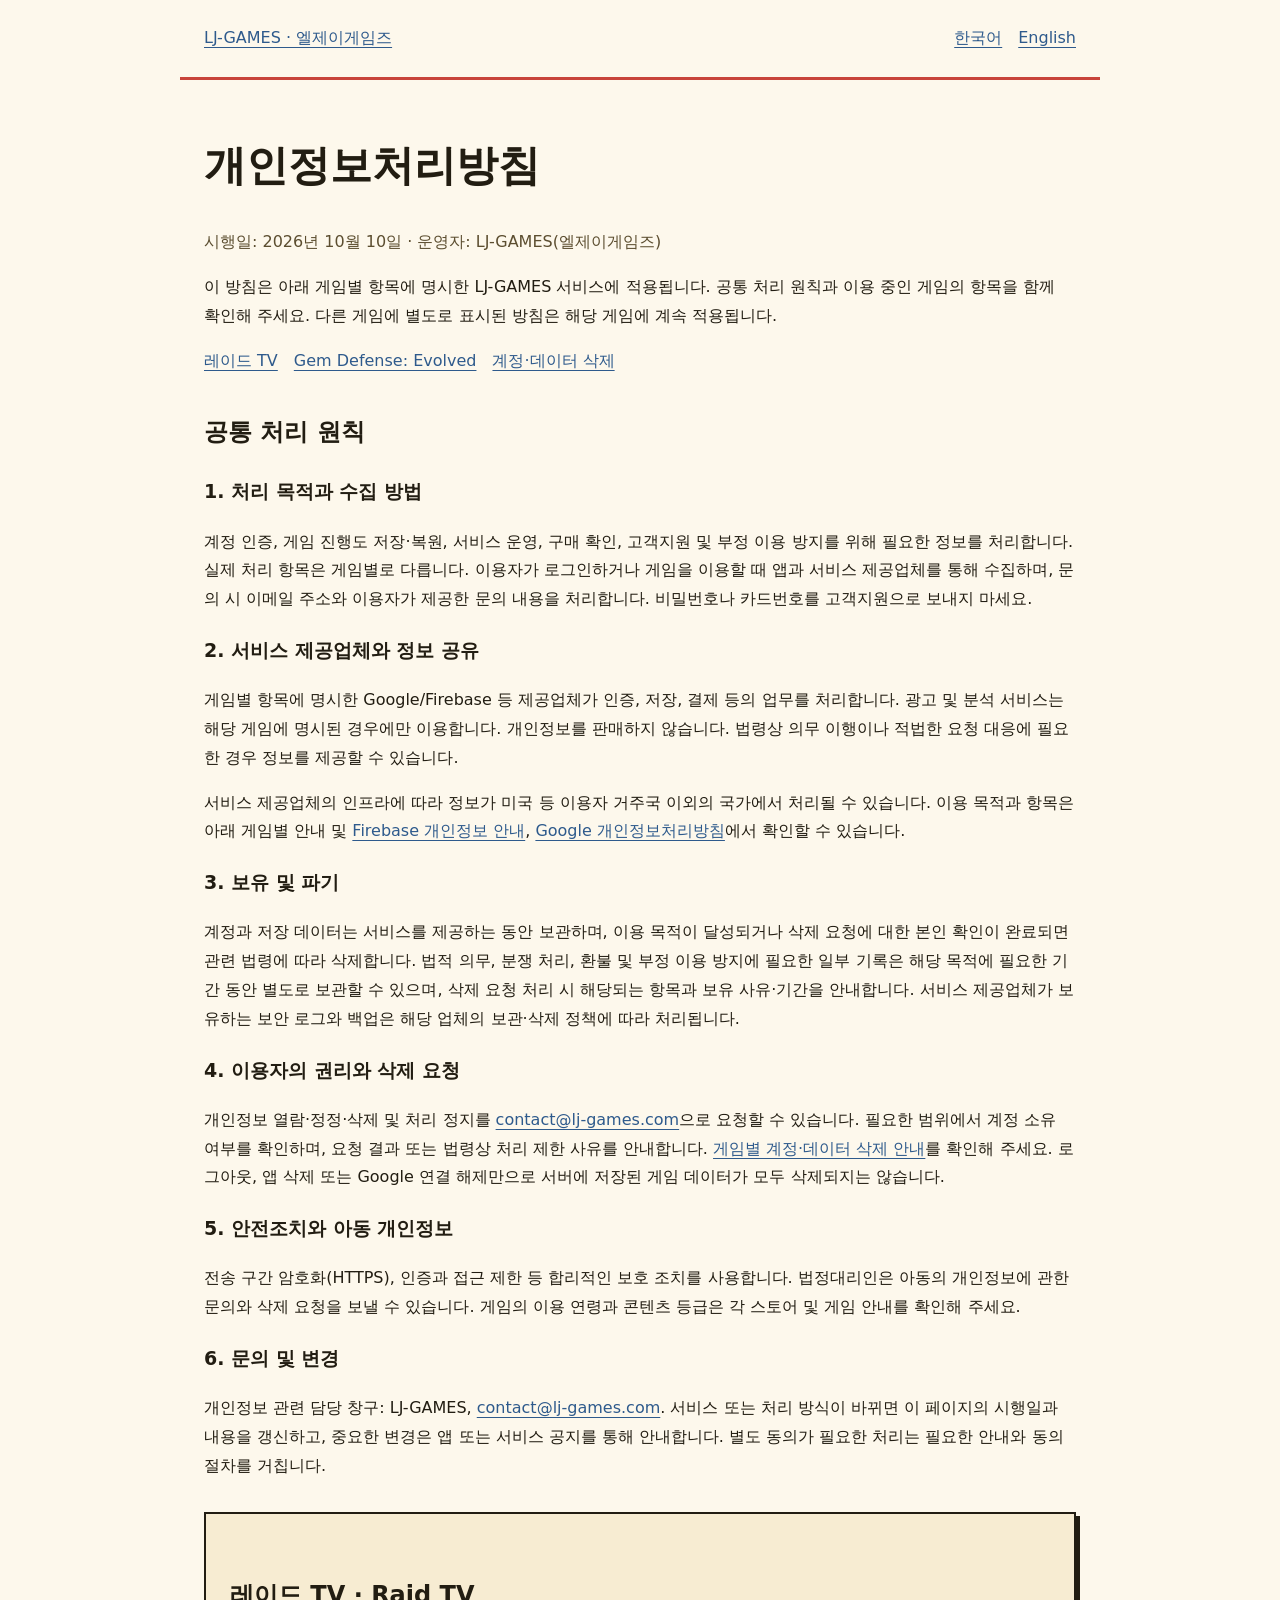
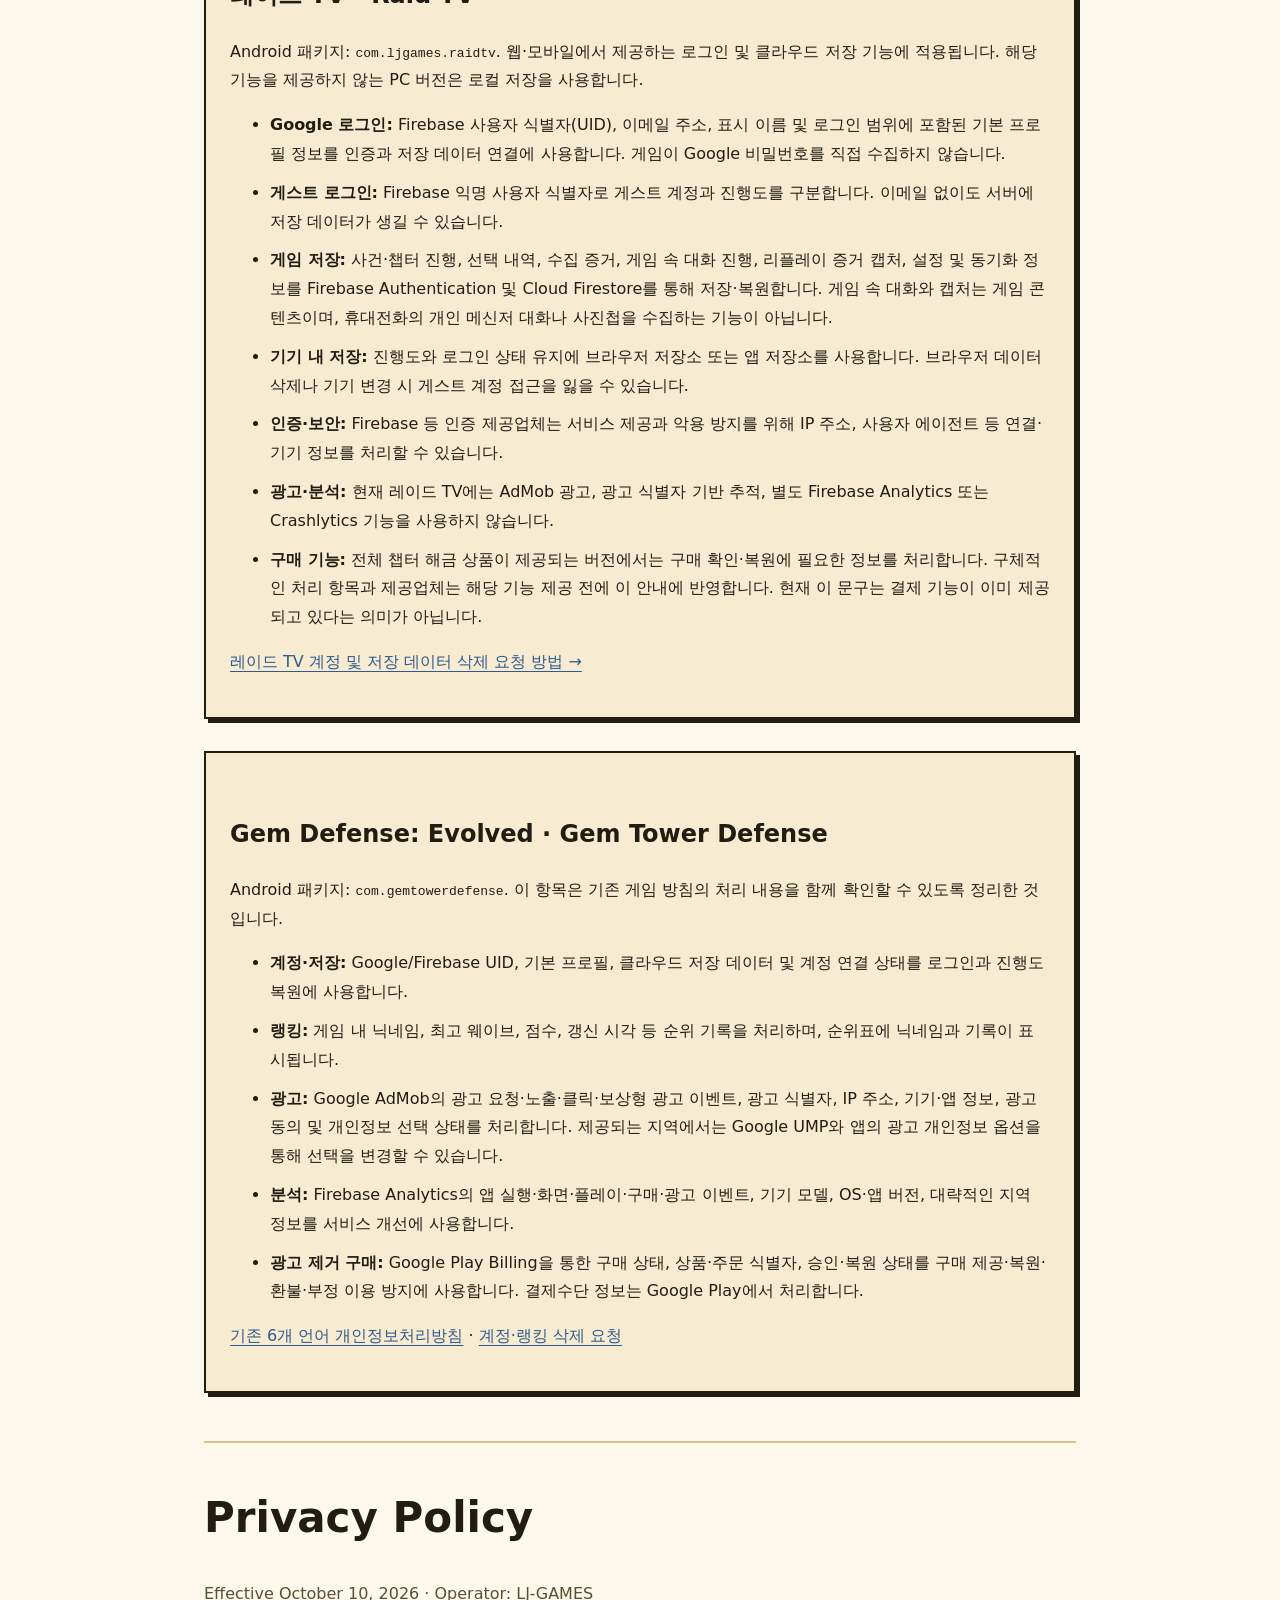
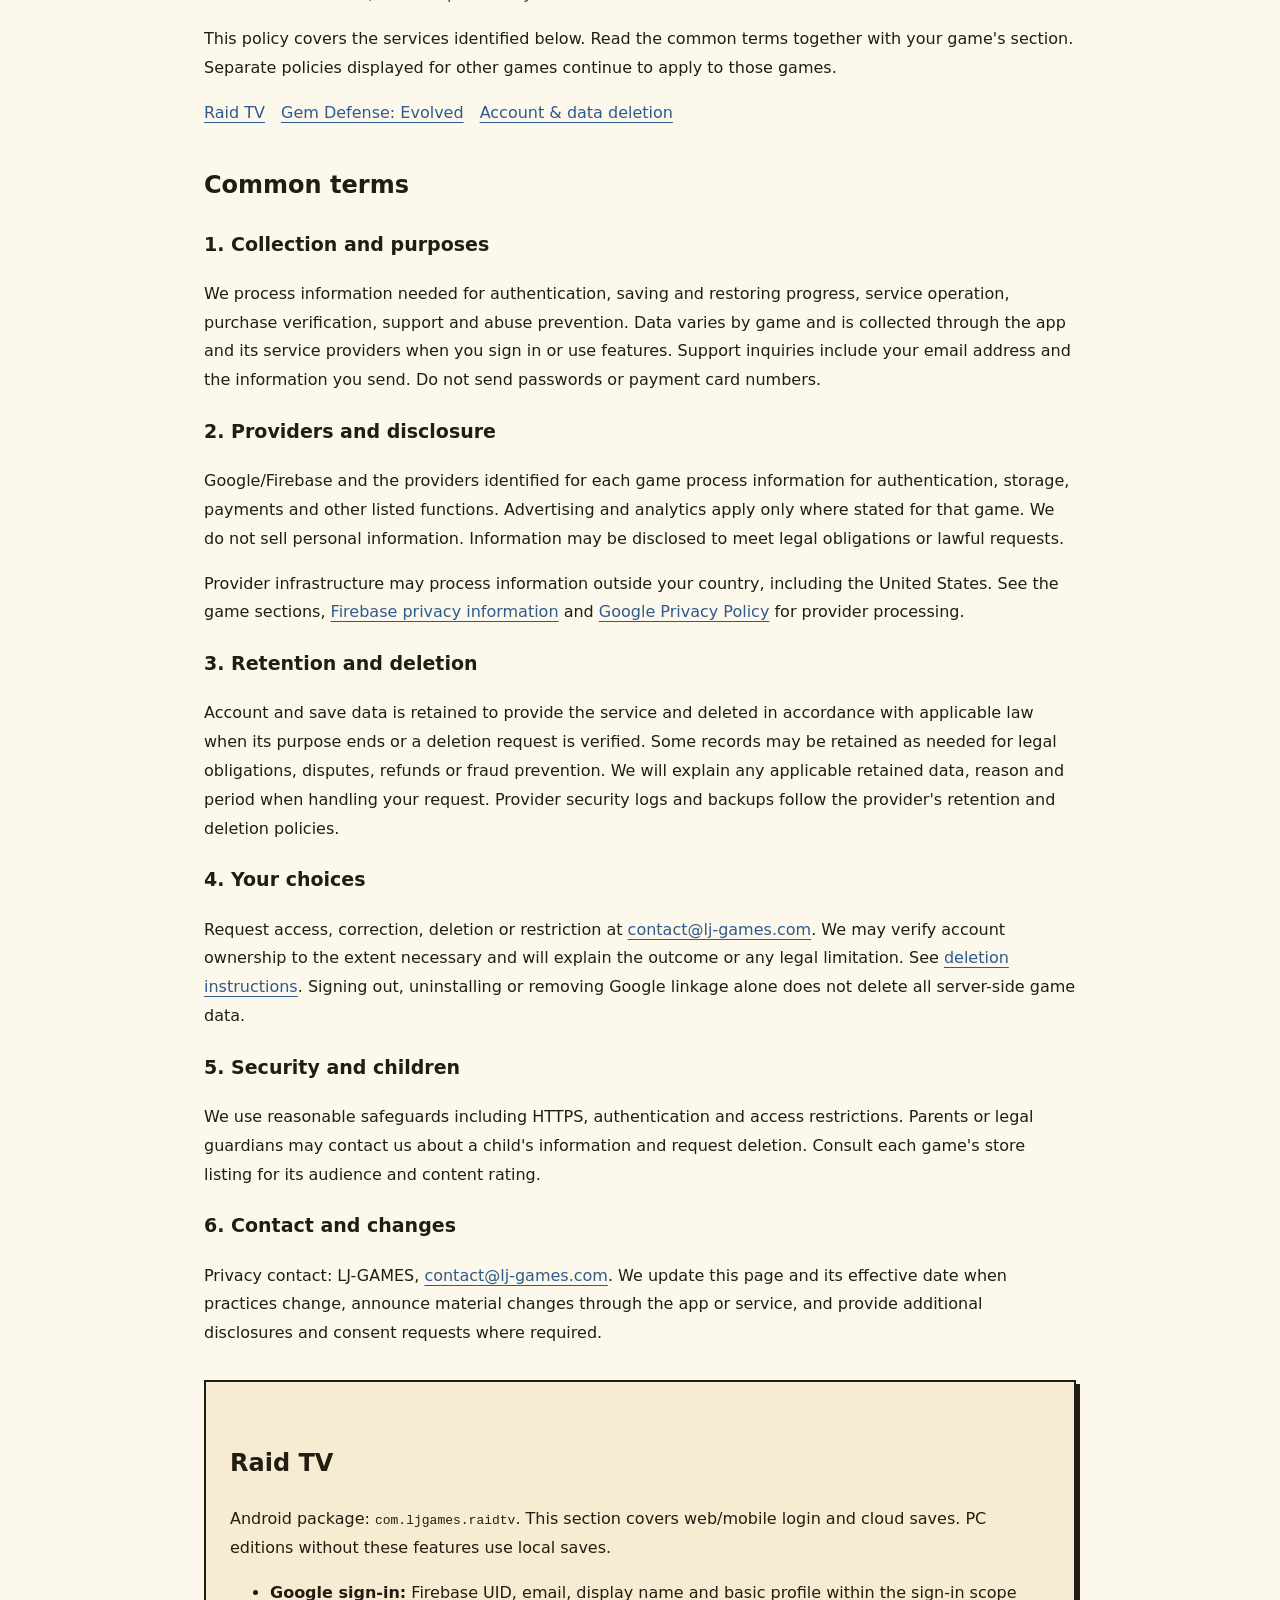
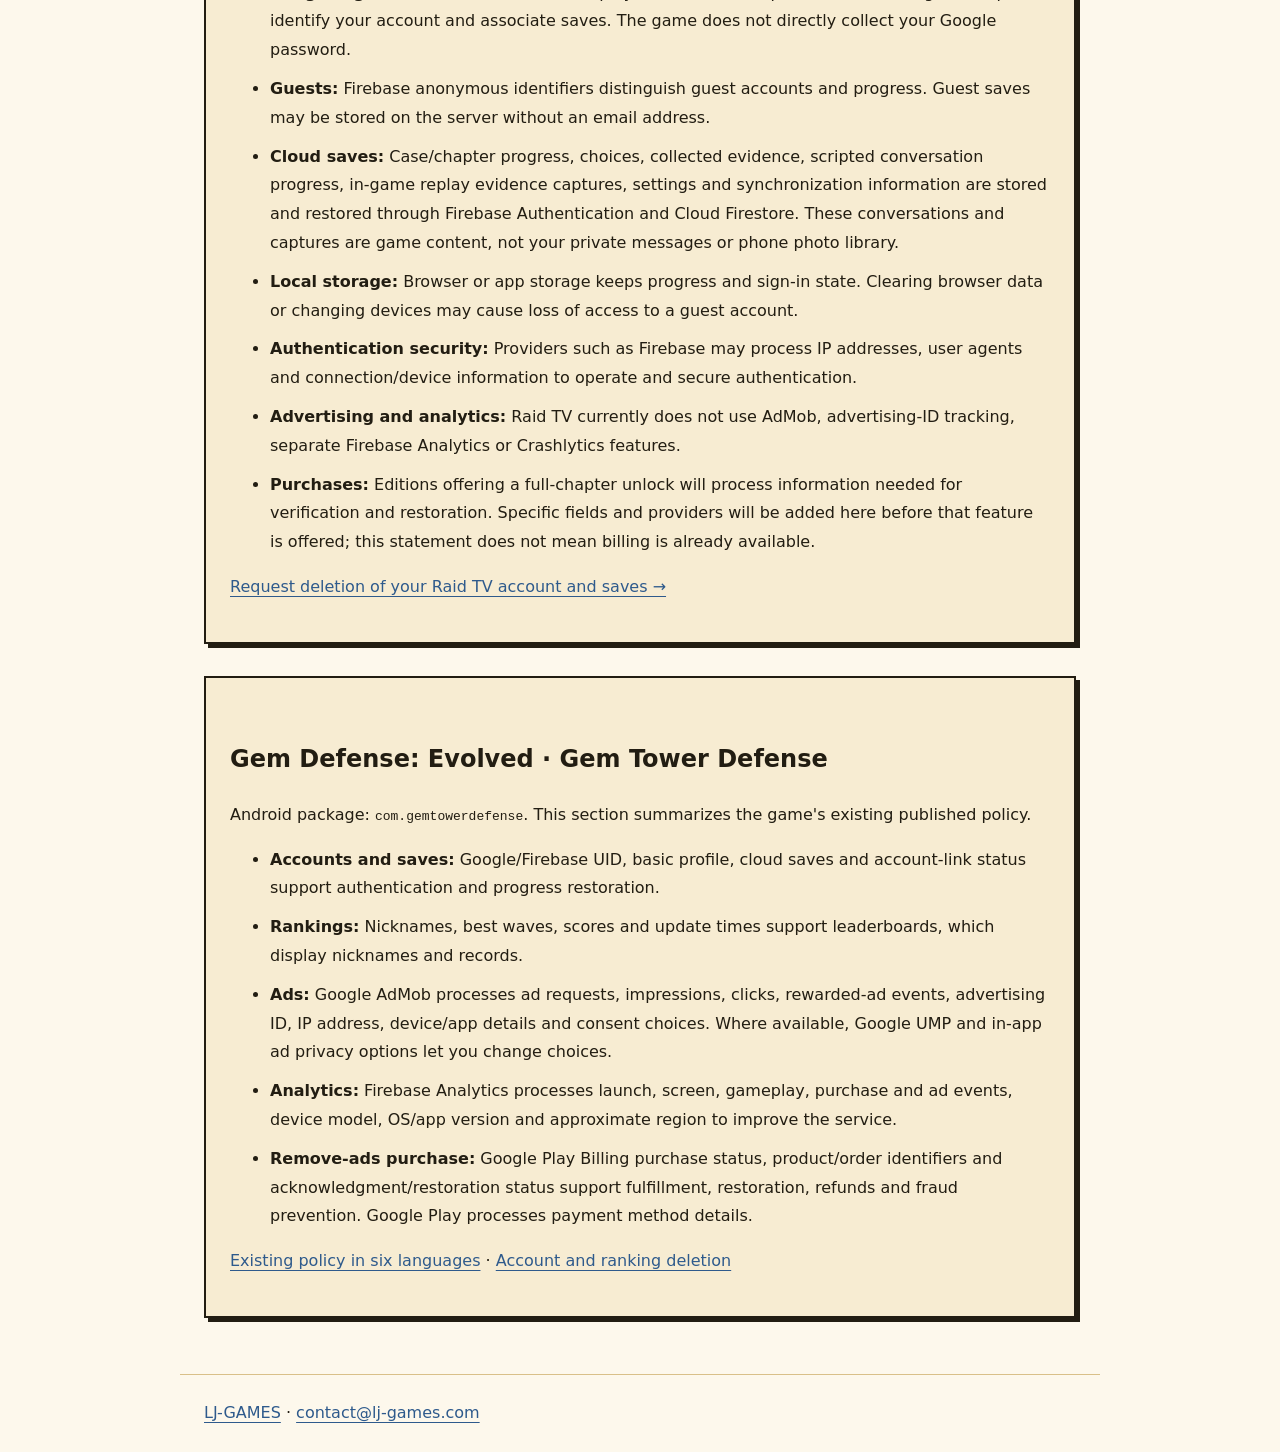
==== privacy/index.html @ 05f653eb "공통 개인정보처리방침과 게임별 삭제 안내 추가" ====
<!doctype html>
<html lang="ko">
<head>
  <meta charset="utf-8">
  <meta name="viewport" content="width=device-width, initial-scale=1">
  <title>개인정보처리방침 · LJ-GAMES</title>
  <meta name="description" content="LJ-GAMES 공통 개인정보처리방침 및 레이드 TV, Gem Defense: Evolved의 게임별 처리 항목과 삭제 안내">
  <link rel="icon" href="/favicon.ico">
  <link rel="stylesheet" href="privacy.css">
</head>
<body>
<header><a href="/">LJ-GAMES · 엘제이게임즈</a><nav aria-label="Language"><a href="#ko" lang="ko">한국어</a><a href="#en" lang="en">English</a></nav></header>
<main>
<section id="ko" lang="ko">
  <h1>개인정보처리방침</h1>
  <p class="meta">시행일: 2026년 10월 10일 · 운영자: LJ-GAMES(엘제이게임즈)</p>
  <p>이 방침은 아래 게임별 항목에 명시한 LJ-GAMES 서비스에 적용됩니다. 공통 처리 원칙과 이용 중인 게임의 항목을 함께 확인해 주세요. 다른 게임에 별도로 표시된 방침은 해당 게임에 계속 적용됩니다.</p>
  <nav aria-label="게임별 항목"><a href="#raidtv">레이드 TV</a><a href="#gem-defense">Gem Defense: Evolved</a><a href="delete-account.html">계정·데이터 삭제</a></nav>
  <h2>공통 처리 원칙</h2>
  <h3>1. 처리 목적과 수집 방법</h3>
  <p>계정 인증, 게임 진행도 저장·복원, 서비스 운영, 구매 확인, 고객지원 및 부정 이용 방지를 위해 필요한 정보를 처리합니다. 실제 처리 항목은 게임별로 다릅니다. 이용자가 로그인하거나 게임을 이용할 때 앱과 서비스 제공업체를 통해 수집하며, 문의 시 이메일 주소와 이용자가 제공한 문의 내용을 처리합니다. 비밀번호나 카드번호를 고객지원으로 보내지 마세요.</p>
  <h3>2. 서비스 제공업체와 정보 공유</h3>
  <p>게임별 항목에 명시한 Google/Firebase 등 제공업체가 인증, 저장, 결제 등의 업무를 처리합니다. 광고 및 분석 서비스는 해당 게임에 명시된 경우에만 이용합니다. 개인정보를 판매하지 않습니다. 법령상 의무 이행이나 적법한 요청 대응에 필요한 경우 정보를 제공할 수 있습니다.</p>
  <p>서비스 제공업체의 인프라에 따라 정보가 미국 등 이용자 거주국 이외의 국가에서 처리될 수 있습니다. 이용 목적과 항목은 아래 게임별 안내 및 <a href="https://firebase.google.com/support/privacy">Firebase 개인정보 안내</a>, <a href="https://policies.google.com/privacy">Google 개인정보처리방침</a>에서 확인할 수 있습니다.</p>
  <h3>3. 보유 및 파기</h3>
  <p>계정과 저장 데이터는 서비스를 제공하는 동안 보관하며, 이용 목적이 달성되거나 삭제 요청에 대한 본인 확인이 완료되면 관련 법령에 따라 삭제합니다. 법적 의무, 분쟁 처리, 환불 및 부정 이용 방지에 필요한 일부 기록은 해당 목적에 필요한 기간 동안 별도로 보관할 수 있으며, 삭제 요청 처리 시 해당되는 항목과 보유 사유·기간을 안내합니다. 서비스 제공업체가 보유하는 보안 로그와 백업은 해당 업체의 보관·삭제 정책에 따라 처리됩니다.</p>
  <h3>4. 이용자의 권리와 삭제 요청</h3>
  <p>개인정보 열람·정정·삭제 및 처리 정지를 <a href="mailto:contact@lj-games.com">contact@lj-games.com</a>으로 요청할 수 있습니다. 필요한 범위에서 계정 소유 여부를 확인하며, 요청 결과 또는 법령상 처리 제한 사유를 안내합니다. <a href="delete-account.html">게임별 계정·데이터 삭제 안내</a>를 확인해 주세요. 로그아웃, 앱 삭제 또는 Google 연결 해제만으로 서버에 저장된 게임 데이터가 모두 삭제되지는 않습니다.</p>
  <h3>5. 안전조치와 아동 개인정보</h3>
  <p>전송 구간 암호화(HTTPS), 인증과 접근 제한 등 합리적인 보호 조치를 사용합니다. 법정대리인은 아동의 개인정보에 관한 문의와 삭제 요청을 보낼 수 있습니다. 게임의 이용 연령과 콘텐츠 등급은 각 스토어 및 게임 안내를 확인해 주세요.</p>
  <h3>6. 문의 및 변경</h3>
  <p>개인정보 관련 담당 창구: LJ-GAMES, <a href="mailto:contact@lj-games.com">contact@lj-games.com</a>. 서비스 또는 처리 방식이 바뀌면 이 페이지의 시행일과 내용을 갱신하고, 중요한 변경은 앱 또는 서비스 공지를 통해 안내합니다. 별도 동의가 필요한 처리는 필요한 안내와 동의 절차를 거칩니다.</p>
  <section class="game" id="raidtv">
    <h2>레이드 TV · Raid TV</h2>
    <p>Android 패키지: <code>com.ljgames.raidtv</code>. 웹·모바일에서 제공하는 로그인 및 클라우드 저장 기능에 적용됩니다. 해당 기능을 제공하지 않는 PC 버전은 로컬 저장을 사용합니다.</p>
    <ul>
      <li><strong>Google 로그인:</strong> Firebase 사용자 식별자(UID), 이메일 주소, 표시 이름 및 로그인 범위에 포함된 기본 프로필 정보를 인증과 저장 데이터 연결에 사용합니다. 게임이 Google 비밀번호를 직접 수집하지 않습니다.</li>
      <li><strong>게스트 로그인:</strong> Firebase 익명 사용자 식별자로 게스트 계정과 진행도를 구분합니다. 이메일 없이도 서버에 저장 데이터가 생길 수 있습니다.</li>
      <li><strong>게임 저장:</strong> 사건·챕터 진행, 선택 내역, 수집 증거, 게임 속 대화 진행, 리플레이 증거 캡처, 설정 및 동기화 정보를 Firebase Authentication 및 Cloud Firestore를 통해 저장·복원합니다. 게임 속 대화와 캡처는 게임 콘텐츠이며, 휴대전화의 개인 메신저 대화나 사진첩을 수집하는 기능이 아닙니다.</li>
      <li><strong>기기 내 저장:</strong> 진행도와 로그인 상태 유지에 브라우저 저장소 또는 앱 저장소를 사용합니다. 브라우저 데이터 삭제나 기기 변경 시 게스트 계정 접근을 잃을 수 있습니다.</li>
      <li><strong>인증·보안:</strong> Firebase 등 인증 제공업체는 서비스 제공과 악용 방지를 위해 IP 주소, 사용자 에이전트 등 연결·기기 정보를 처리할 수 있습니다.</li>
      <li><strong>광고·분석:</strong> 현재 레이드 TV에는 AdMob 광고, 광고 식별자 기반 추적, 별도 Firebase Analytics 또는 Crashlytics 기능을 사용하지 않습니다.</li>
      <li><strong>구매 기능:</strong> 전체 챕터 해금 상품이 제공되는 버전에서는 구매 확인·복원에 필요한 정보를 처리합니다. 구체적인 처리 항목과 제공업체는 해당 기능 제공 전에 이 안내에 반영합니다. 현재 이 문구는 결제 기능이 이미 제공되고 있다는 의미가 아닙니다.</li>
    </ul>
    <p><a href="delete-account.html#raidtv">레이드 TV 계정 및 저장 데이터 삭제 요청 방법 →</a></p>
  </section>
  <section class="game" id="gem-defense">
    <h2>Gem Defense: Evolved · Gem Tower Defense</h2>
    <p>Android 패키지: <code>com.gemtowerdefense</code>. 이 항목은 기존 게임 방침의 처리 내용을 함께 확인할 수 있도록 정리한 것입니다.</p>
    <ul>
      <li><strong>계정·저장:</strong> Google/Firebase UID, 기본 프로필, 클라우드 저장 데이터 및 계정 연결 상태를 로그인과 진행도 복원에 사용합니다.</li>
      <li><strong>랭킹:</strong> 게임 내 닉네임, 최고 웨이브, 점수, 갱신 시각 등 순위 기록을 처리하며, 순위표에 닉네임과 기록이 표시됩니다.</li>
      <li><strong>광고:</strong> Google AdMob의 광고 요청·노출·클릭·보상형 광고 이벤트, 광고 식별자, IP 주소, 기기·앱 정보, 광고 동의 및 개인정보 선택 상태를 처리합니다. 제공되는 지역에서는 Google UMP와 앱의 광고 개인정보 옵션을 통해 선택을 변경할 수 있습니다.</li>
      <li><strong>분석:</strong> Firebase Analytics의 앱 실행·화면·플레이·구매·광고 이벤트, 기기 모델, OS·앱 버전, 대략적인 지역 정보를 서비스 개선에 사용합니다.</li>
      <li><strong>광고 제거 구매:</strong> Google Play Billing을 통한 구매 상태, 상품·주문 식별자, 승인·복원 상태를 구매 제공·복원·환불·부정 이용 방지에 사용합니다. 결제수단 정보는 Google Play에서 처리합니다.</li>
    </ul>
    <p><a href="https://gemtowerdefense-fa280.web.app/privacy/index.html#ko">기존 6개 언어 개인정보처리방침</a> · <a href="delete-account.html#gem-defense">계정·랭킹 삭제 요청</a></p>
  </section>
</section>
<hr>
<section id="en" lang="en">
  <h1>Privacy Policy</h1>
  <p class="meta">Effective October 10, 2026 · Operator: LJ-GAMES</p>
  <p>This policy covers the services identified below. Read the common terms together with your game's section. Separate policies displayed for other games continue to apply to those games.</p>
  <nav aria-label="Game policies"><a href="#raidtv-en">Raid TV</a><a href="#gem-defense-en">Gem Defense: Evolved</a><a href="delete-account.html#en">Account &amp; data deletion</a></nav>
  <h2>Common terms</h2>
  <h3>1. Collection and purposes</h3>
  <p>We process information needed for authentication, saving and restoring progress, service operation, purchase verification, support and abuse prevention. Data varies by game and is collected through the app and its service providers when you sign in or use features. Support inquiries include your email address and the information you send. Do not send passwords or payment card numbers.</p>
  <h3>2. Providers and disclosure</h3>
  <p>Google/Firebase and the providers identified for each game process information for authentication, storage, payments and other listed functions. Advertising and analytics apply only where stated for that game. We do not sell personal information. Information may be disclosed to meet legal obligations or lawful requests.</p>
  <p>Provider infrastructure may process information outside your country, including the United States. See the game sections, <a href="https://firebase.google.com/support/privacy">Firebase privacy information</a> and <a href="https://policies.google.com/privacy">Google Privacy Policy</a> for provider processing.</p>
  <h3>3. Retention and deletion</h3>
  <p>Account and save data is retained to provide the service and deleted in accordance with applicable law when its purpose ends or a deletion request is verified. Some records may be retained as needed for legal obligations, disputes, refunds or fraud prevention. We will explain any applicable retained data, reason and period when handling your request. Provider security logs and backups follow the provider's retention and deletion policies.</p>
  <h3>4. Your choices</h3>
  <p>Request access, correction, deletion or restriction at <a href="mailto:contact@lj-games.com">contact@lj-games.com</a>. We may verify account ownership to the extent necessary and will explain the outcome or any legal limitation. See <a href="delete-account.html#en">deletion instructions</a>. Signing out, uninstalling or removing Google linkage alone does not delete all server-side game data.</p>
  <h3>5. Security and children</h3>
  <p>We use reasonable safeguards including HTTPS, authentication and access restrictions. Parents or legal guardians may contact us about a child's information and request deletion. Consult each game's store listing for its audience and content rating.</p>
  <h3>6. Contact and changes</h3>
  <p>Privacy contact: LJ-GAMES, <a href="mailto:contact@lj-games.com">contact@lj-games.com</a>. We update this page and its effective date when practices change, announce material changes through the app or service, and provide additional disclosures and consent requests where required.</p>
  <section class="game" id="raidtv-en">
    <h2>Raid TV</h2>
    <p>Android package: <code>com.ljgames.raidtv</code>. This section covers web/mobile login and cloud saves. PC editions without these features use local saves.</p>
    <ul>
      <li><strong>Google sign-in:</strong> Firebase UID, email, display name and basic profile within the sign-in scope identify your account and associate saves. The game does not directly collect your Google password.</li>
      <li><strong>Guests:</strong> Firebase anonymous identifiers distinguish guest accounts and progress. Guest saves may be stored on the server without an email address.</li>
      <li><strong>Cloud saves:</strong> Case/chapter progress, choices, collected evidence, scripted conversation progress, in-game replay evidence captures, settings and synchronization information are stored and restored through Firebase Authentication and Cloud Firestore. These conversations and captures are game content, not your private messages or phone photo library.</li>
      <li><strong>Local storage:</strong> Browser or app storage keeps progress and sign-in state. Clearing browser data or changing devices may cause loss of access to a guest account.</li>
      <li><strong>Authentication security:</strong> Providers such as Firebase may process IP addresses, user agents and connection/device information to operate and secure authentication.</li>
      <li><strong>Advertising and analytics:</strong> Raid TV currently does not use AdMob, advertising-ID tracking, separate Firebase Analytics or Crashlytics features.</li>
      <li><strong>Purchases:</strong> Editions offering a full-chapter unlock will process information needed for verification and restoration. Specific fields and providers will be added here before that feature is offered; this statement does not mean billing is already available.</li>
    </ul>
    <p><a href="delete-account.html#raidtv-en">Request deletion of your Raid TV account and saves →</a></p>
  </section>
  <section class="game" id="gem-defense-en">
    <h2>Gem Defense: Evolved · Gem Tower Defense</h2>
    <p>Android package: <code>com.gemtowerdefense</code>. This section summarizes the game's existing published policy.</p>
    <ul>
      <li><strong>Accounts and saves:</strong> Google/Firebase UID, basic profile, cloud saves and account-link status support authentication and progress restoration.</li>
      <li><strong>Rankings:</strong> Nicknames, best waves, scores and update times support leaderboards, which display nicknames and records.</li>
      <li><strong>Ads:</strong> Google AdMob processes ad requests, impressions, clicks, rewarded-ad events, advertising ID, IP address, device/app details and consent choices. Where available, Google UMP and in-app ad privacy options let you change choices.</li>
      <li><strong>Analytics:</strong> Firebase Analytics processes launch, screen, gameplay, purchase and ad events, device model, OS/app version and approximate region to improve the service.</li>
      <li><strong>Remove-ads purchase:</strong> Google Play Billing purchase status, product/order identifiers and acknowledgment/restoration status support fulfillment, restoration, refunds and fraud prevention. Google Play processes payment method details.</li>
    </ul>
    <p><a href="https://gemtowerdefense-fa280.web.app/privacy/index.html#en">Existing policy in six languages</a> · <a href="delete-account.html#gem-defense-en">Account and ranking deletion</a></p>
  </section>
</section>
</main>
<footer><a href="/">LJ-GAMES</a> · <a href="mailto:contact@lj-games.com">contact@lj-games.com</a></footer>
</body>
</html>
---- privacy/privacy.css ----
@import url('../design-system/colors_and_type.css');
* { box-sizing: border-box; }
body { margin: 0; background: var(--hanji-50); color: var(--hanji-800); font-family: system-ui, sans-serif; line-height: 1.8; }
header, main, footer { max-width: 920px; margin: auto; padding: 24px; }
header { border-bottom: 3px solid var(--dc-red); display: flex; gap: 20px; flex-wrap: wrap; justify-content: space-between; }
nav { display: flex; flex-wrap: wrap; gap: 16px; }
a { color: var(--dc-blue); text-underline-offset: 4px; overflow-wrap: anywhere; }
h1 { font-size: clamp(28px, 5vw, 42px); line-height: 1.3; }
h2 { font-size: 24px; margin-top: 36px; }
h3 { font-size: 19px; }
section { scroll-margin-top: 24px; }
.game { border: 2px solid var(--hanji-800); box-shadow: 4px 4px 0 var(--hanji-800); background: var(--hanji-100); padding: 24px; margin: 32px 0; }
.meta { color: var(--hanji-600); }
li { margin-bottom: 10px; }
hr { border: 0; border-top: 2px solid var(--hanji-300); margin: 48px 0; }
footer { border-top: 1px solid var(--hanji-300); }
:focus-visible { outline: 3px solid var(--dc-blue); outline-offset: 4px; }
@media (max-width: 500px) { header, main, footer { padding: 20px; } .game { padding: 18px; } ul, ol { padding-left: 22px; } }
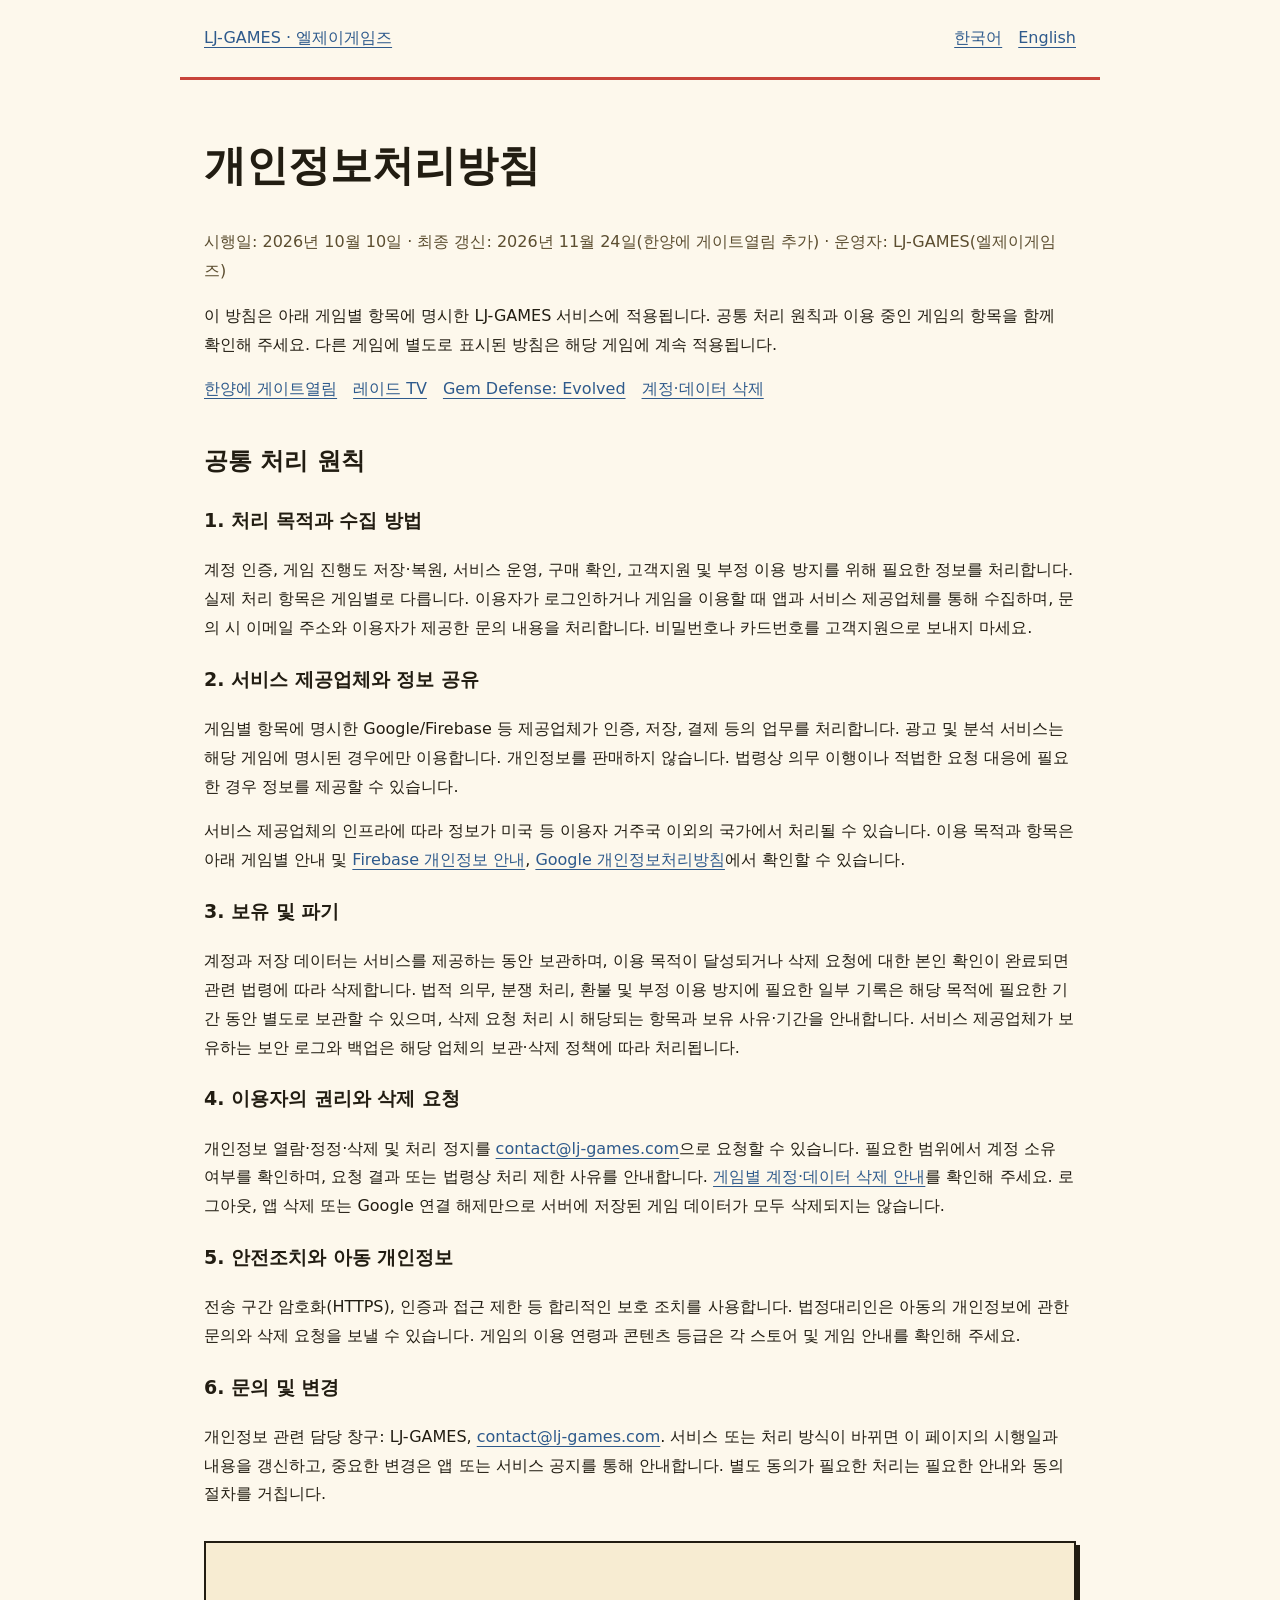
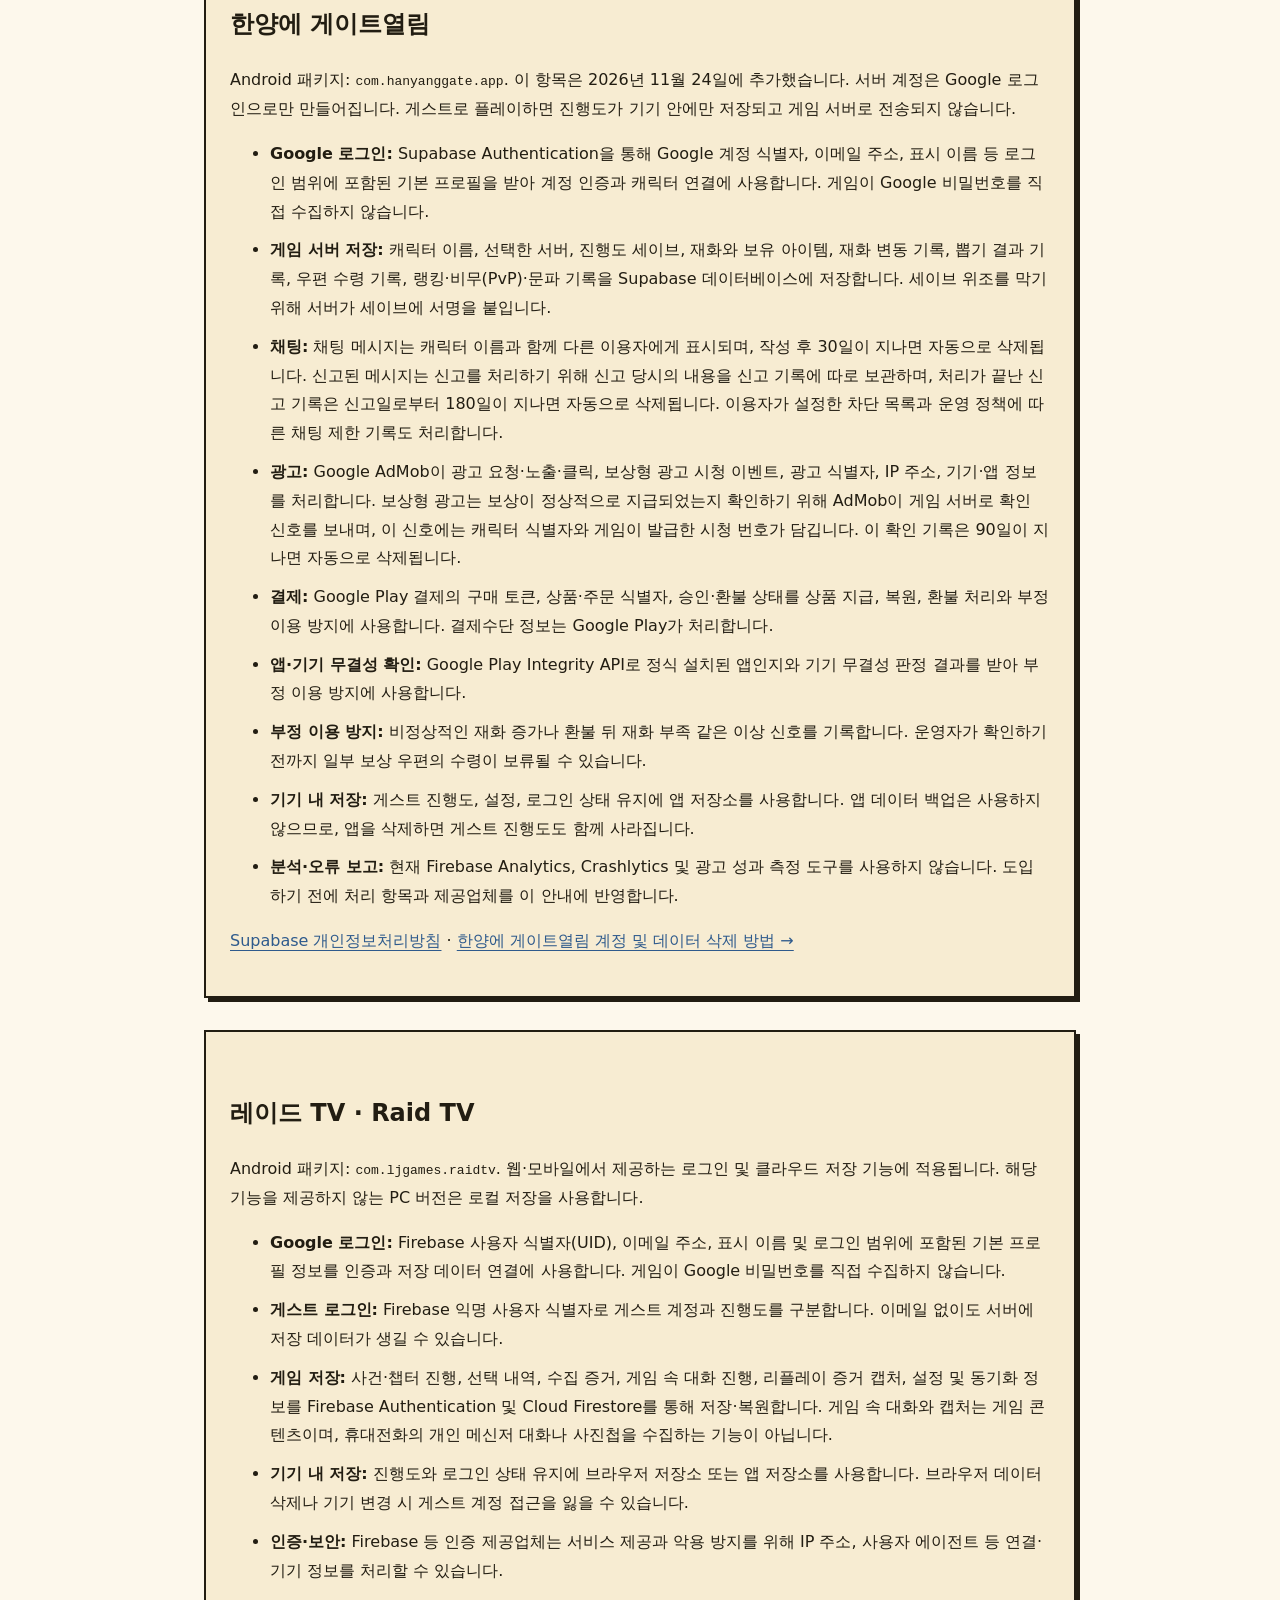
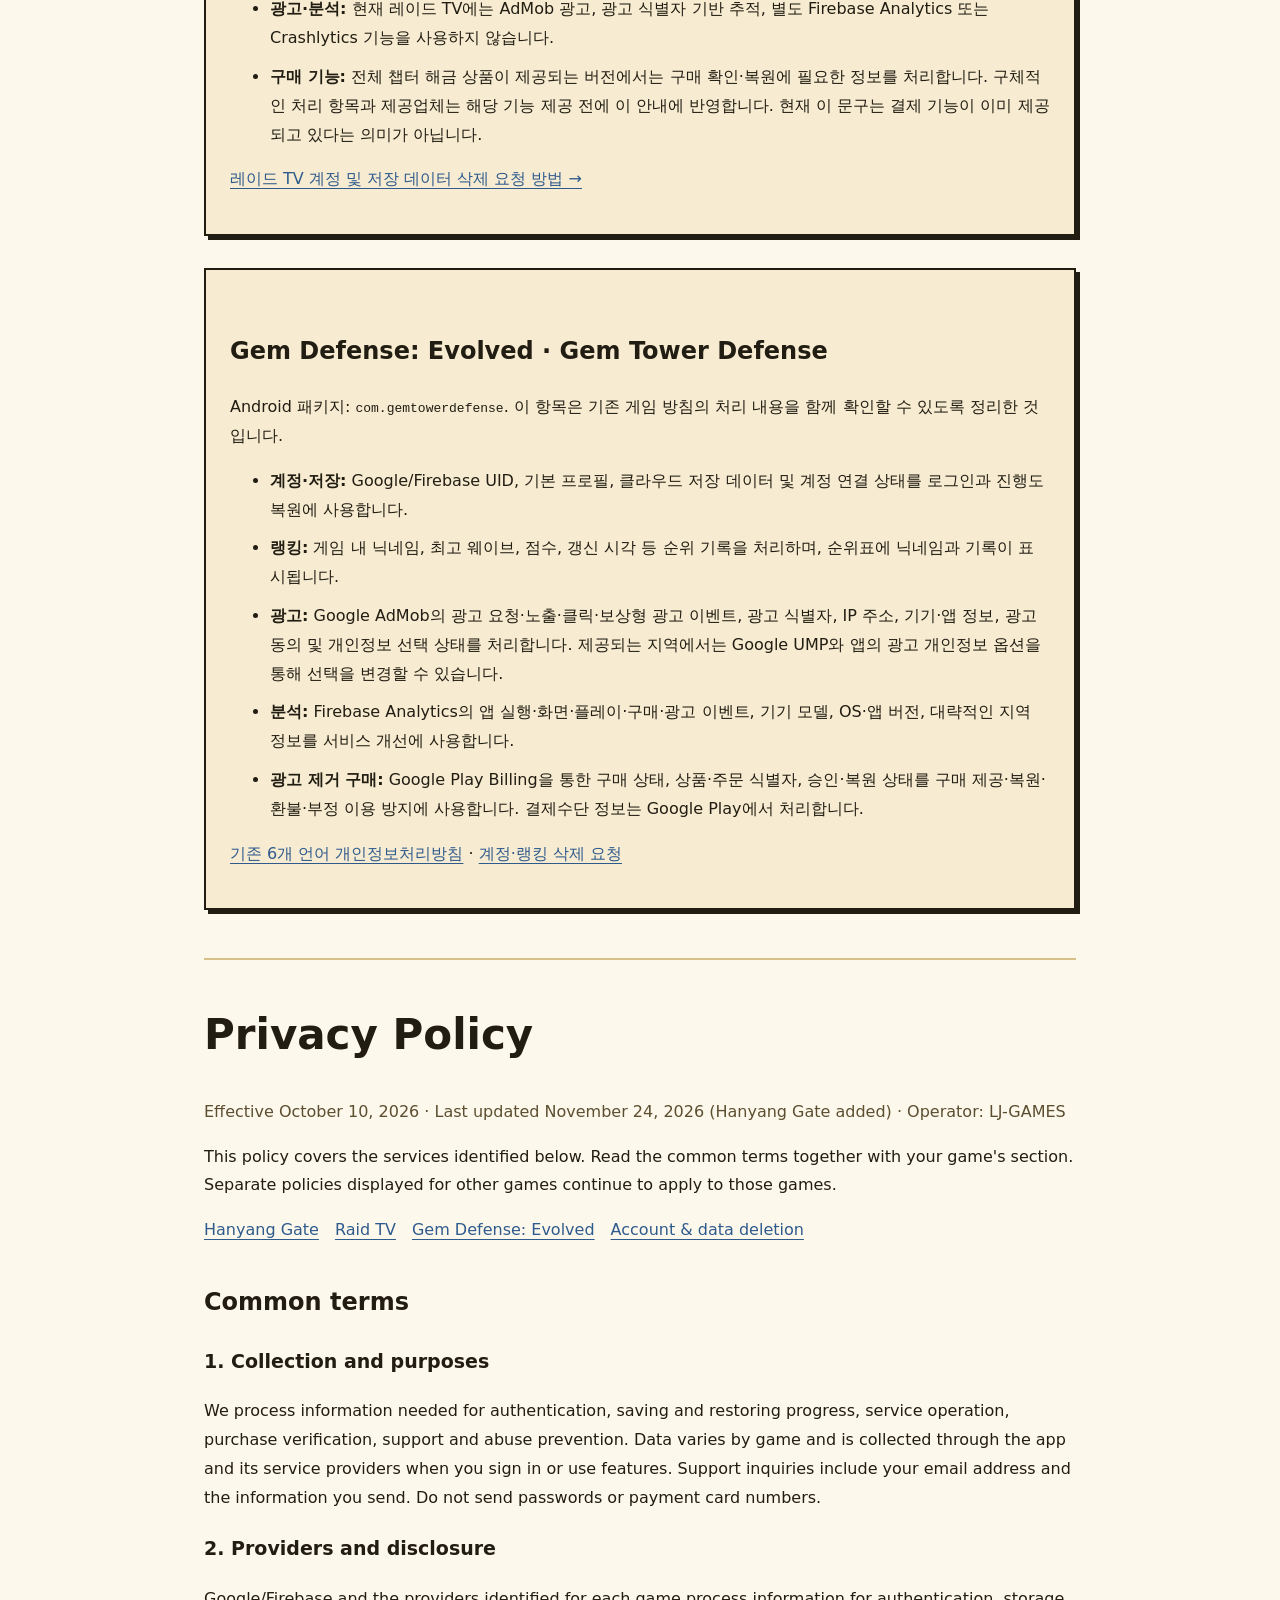
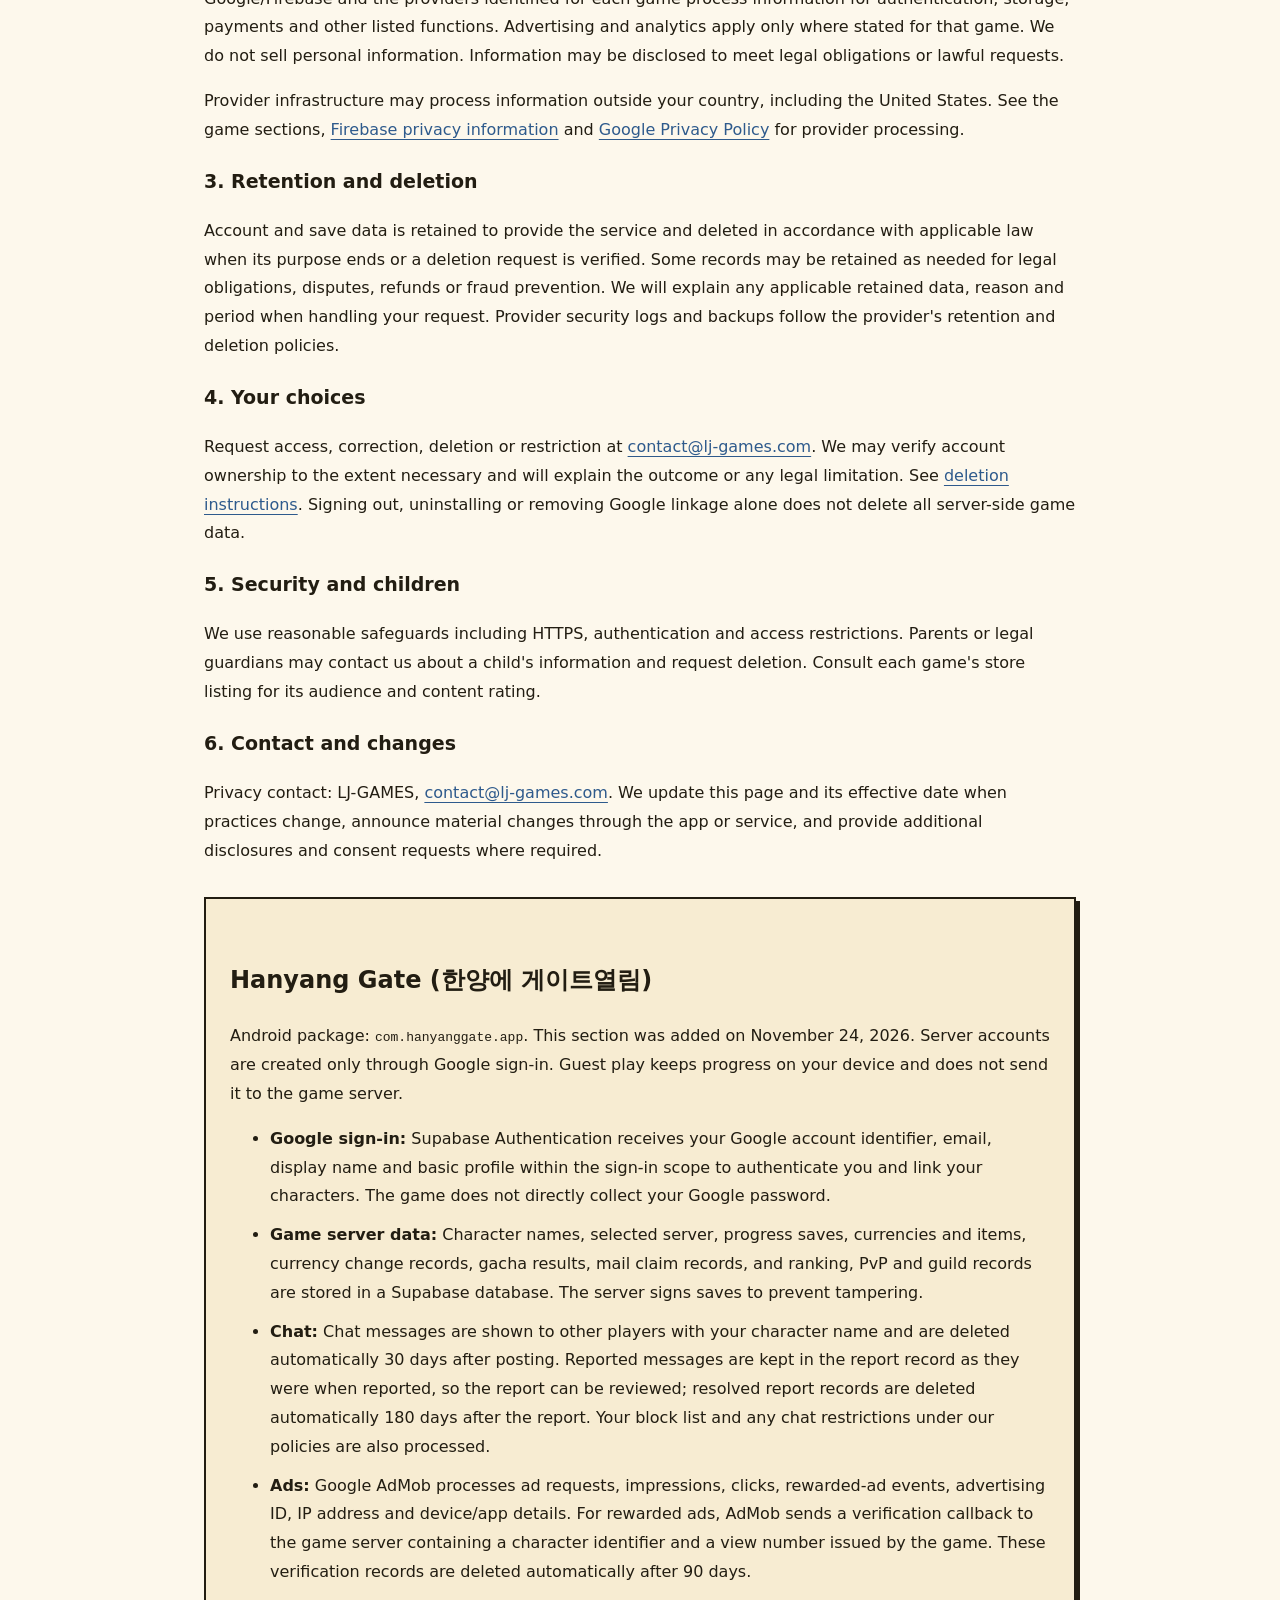
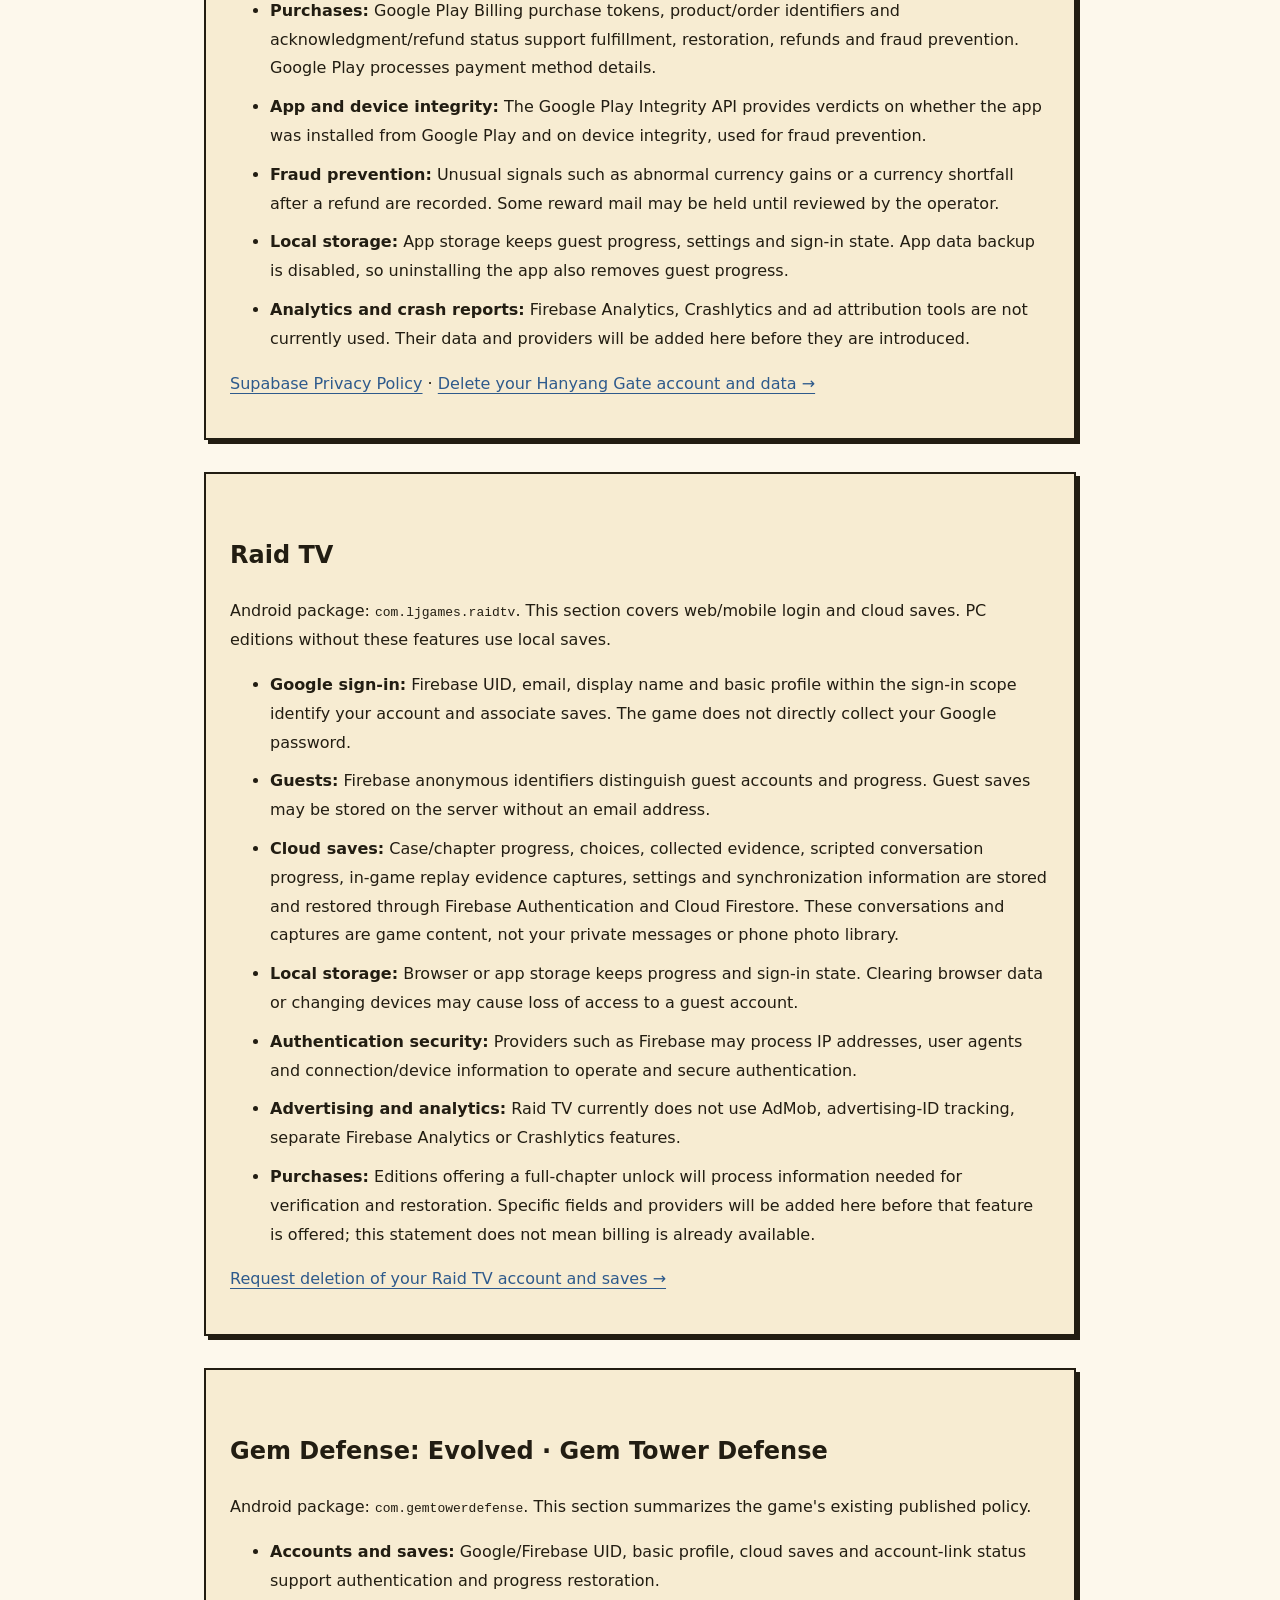
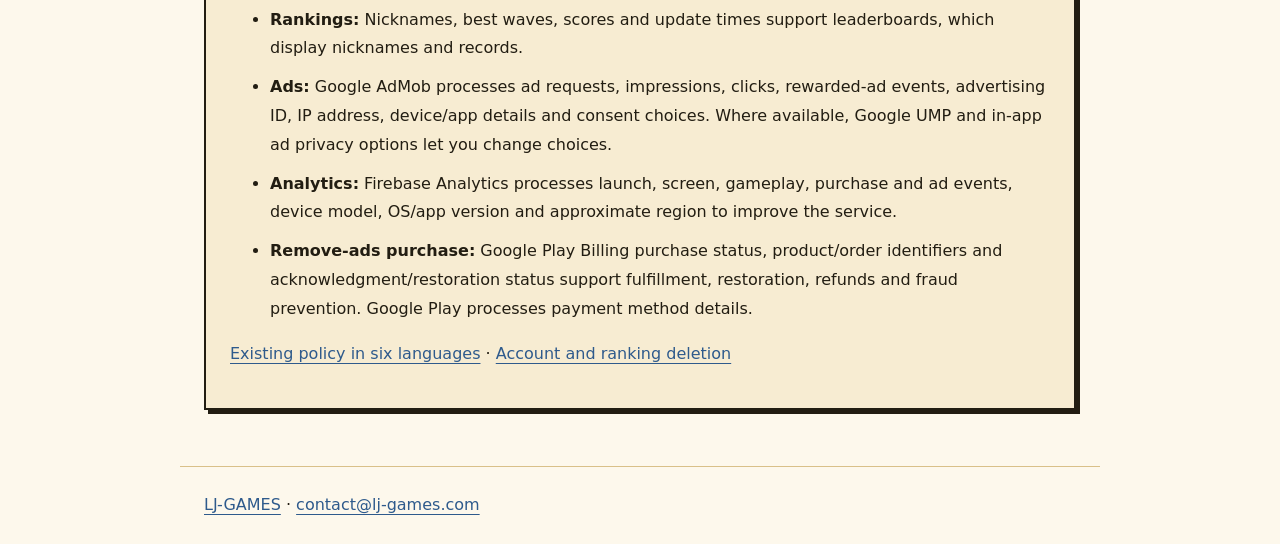
==== commit 4a8820f9: "개인정보처리방침과 삭제 안내에 한양에 게이트열림 추가" ====
--- a/privacy/index.html
+++ b/privacy/index.html
@@ -4,7 +4,7 @@
   <meta charset="utf-8">
   <meta name="viewport" content="width=device-width, initial-scale=1">
   <title>개인정보처리방침 · LJ-GAMES</title>
-  <meta name="description" content="LJ-GAMES 공통 개인정보처리방침 및 레이드 TV, Gem Defense: Evolved의 게임별 처리 항목과 삭제 안내">
+  <meta name="description" content="LJ-GAMES 공통 개인정보처리방침 및 한양에 게이트열림, 레이드 TV, Gem Defense: Evolved의 게임별 처리 항목과 삭제 안내">
   <link rel="icon" href="/favicon.ico">
   <link rel="stylesheet" href="privacy.css">
 </head>
@@ -13,9 +13,9 @@
 <main>
 <section id="ko" lang="ko">
   <h1>개인정보처리방침</h1>
-  <p class="meta">시행일: 2026년 10월 10일 · 운영자: LJ-GAMES(엘제이게임즈)</p>
+  <p class="meta">시행일: 2026년 10월 10일 · 최종 갱신: 2026년 11월 24일(한양에 게이트열림 추가) · 운영자: LJ-GAMES(엘제이게임즈)</p>
   <p>이 방침은 아래 게임별 항목에 명시한 LJ-GAMES 서비스에 적용됩니다. 공통 처리 원칙과 이용 중인 게임의 항목을 함께 확인해 주세요. 다른 게임에 별도로 표시된 방침은 해당 게임에 계속 적용됩니다.</p>
-  <nav aria-label="게임별 항목"><a href="#raidtv">레이드 TV</a><a href="#gem-defense">Gem Defense: Evolved</a><a href="delete-account.html">계정·데이터 삭제</a></nav>
+  <nav aria-label="게임별 항목"><a href="#hanyang-gate">한양에 게이트열림</a><a href="#raidtv">레이드 TV</a><a href="#gem-defense">Gem Defense: Evolved</a><a href="delete-account.html">계정·데이터 삭제</a></nav>
   <h2>공통 처리 원칙</h2>
   <h3>1. 처리 목적과 수집 방법</h3>
   <p>계정 인증, 게임 진행도 저장·복원, 서비스 운영, 구매 확인, 고객지원 및 부정 이용 방지를 위해 필요한 정보를 처리합니다. 실제 처리 항목은 게임별로 다릅니다. 이용자가 로그인하거나 게임을 이용할 때 앱과 서비스 제공업체를 통해 수집하며, 문의 시 이메일 주소와 이용자가 제공한 문의 내용을 처리합니다. 비밀번호나 카드번호를 고객지원으로 보내지 마세요.</p>
@@ -30,6 +30,22 @@
   <p>전송 구간 암호화(HTTPS), 인증과 접근 제한 등 합리적인 보호 조치를 사용합니다. 법정대리인은 아동의 개인정보에 관한 문의와 삭제 요청을 보낼 수 있습니다. 게임의 이용 연령과 콘텐츠 등급은 각 스토어 및 게임 안내를 확인해 주세요.</p>
   <h3>6. 문의 및 변경</h3>
   <p>개인정보 관련 담당 창구: LJ-GAMES, <a href="mailto:contact@lj-games.com">contact@lj-games.com</a>. 서비스 또는 처리 방식이 바뀌면 이 페이지의 시행일과 내용을 갱신하고, 중요한 변경은 앱 또는 서비스 공지를 통해 안내합니다. 별도 동의가 필요한 처리는 필요한 안내와 동의 절차를 거칩니다.</p>
+  <section class="game" id="hanyang-gate">
+    <h2>한양에 게이트열림</h2>
+    <p>Android 패키지: <code>com.hanyanggate.app</code>. 이 항목은 2026년 11월 24일에 추가했습니다. 서버 계정은 Google 로그인으로만 만들어집니다. 게스트로 플레이하면 진행도가 기기 안에만 저장되고 게임 서버로 전송되지 않습니다.</p>
+    <ul>
+      <li><strong>Google 로그인:</strong> Supabase Authentication을 통해 Google 계정 식별자, 이메일 주소, 표시 이름 등 로그인 범위에 포함된 기본 프로필을 받아 계정 인증과 캐릭터 연결에 사용합니다. 게임이 Google 비밀번호를 직접 수집하지 않습니다.</li>
+      <li><strong>게임 서버 저장:</strong> 캐릭터 이름, 선택한 서버, 진행도 세이브, 재화와 보유 아이템, 재화 변동 기록, 뽑기 결과 기록, 우편 수령 기록, 랭킹·비무(PvP)·문파 기록을 Supabase 데이터베이스에 저장합니다. 세이브 위조를 막기 위해 서버가 세이브에 서명을 붙입니다.</li>
+      <li><strong>채팅:</strong> 채팅 메시지는 캐릭터 이름과 함께 다른 이용자에게 표시되며, 작성 후 30일이 지나면 자동으로 삭제됩니다. 신고된 메시지는 신고를 처리하기 위해 신고 당시의 내용을 신고 기록에 따로 보관하며, 처리가 끝난 신고 기록은 신고일로부터 180일이 지나면 자동으로 삭제됩니다. 이용자가 설정한 차단 목록과 운영 정책에 따른 채팅 제한 기록도 처리합니다.</li>
+      <li><strong>광고:</strong> Google AdMob이 광고 요청·노출·클릭, 보상형 광고 시청 이벤트, 광고 식별자, IP 주소, 기기·앱 정보를 처리합니다. 보상형 광고는 보상이 정상적으로 지급되었는지 확인하기 위해 AdMob이 게임 서버로 확인 신호를 보내며, 이 신호에는 캐릭터 식별자와 게임이 발급한 시청 번호가 담깁니다. 이 확인 기록은 90일이 지나면 자동으로 삭제됩니다.</li>
+      <li><strong>결제:</strong> Google Play 결제의 구매 토큰, 상품·주문 식별자, 승인·환불 상태를 상품 지급, 복원, 환불 처리와 부정 이용 방지에 사용합니다. 결제수단 정보는 Google Play가 처리합니다.</li>
+      <li><strong>앱·기기 무결성 확인:</strong> Google Play Integrity API로 정식 설치된 앱인지와 기기 무결성 판정 결과를 받아 부정 이용 방지에 사용합니다.</li>
+      <li><strong>부정 이용 방지:</strong> 비정상적인 재화 증가나 환불 뒤 재화 부족 같은 이상 신호를 기록합니다. 운영자가 확인하기 전까지 일부 보상 우편의 수령이 보류될 수 있습니다.</li>
+      <li><strong>기기 내 저장:</strong> 게스트 진행도, 설정, 로그인 상태 유지에 앱 저장소를 사용합니다. 앱 데이터 백업은 사용하지 않으므로, 앱을 삭제하면 게스트 진행도도 함께 사라집니다.</li>
+      <li><strong>분석·오류 보고:</strong> 현재 Firebase Analytics, Crashlytics 및 광고 성과 측정 도구를 사용하지 않습니다. 도입하기 전에 처리 항목과 제공업체를 이 안내에 반영합니다.</li>
+    </ul>
+    <p><a href="https://supabase.com/privacy">Supabase 개인정보처리방침</a> · <a href="delete-account.html#hanyang-gate">한양에 게이트열림 계정 및 데이터 삭제 방법 →</a></p>
+  </section>
   <section class="game" id="raidtv">
     <h2>레이드 TV · Raid TV</h2>
     <p>Android 패키지: <code>com.ljgames.raidtv</code>. 웹·모바일에서 제공하는 로그인 및 클라우드 저장 기능에 적용됩니다. 해당 기능을 제공하지 않는 PC 버전은 로컬 저장을 사용합니다.</p>
@@ -60,9 +76,9 @@
 <hr>
 <section id="en" lang="en">
   <h1>Privacy Policy</h1>
-  <p class="meta">Effective October 10, 2026 · Operator: LJ-GAMES</p>
+  <p class="meta">Effective October 10, 2026 · Last updated November 24, 2026 (Hanyang Gate added) · Operator: LJ-GAMES</p>
   <p>This policy covers the services identified below. Read the common terms together with your game's section. Separate policies displayed for other games continue to apply to those games.</p>
-  <nav aria-label="Game policies"><a href="#raidtv-en">Raid TV</a><a href="#gem-defense-en">Gem Defense: Evolved</a><a href="delete-account.html#en">Account &amp; data deletion</a></nav>
+  <nav aria-label="Game policies"><a href="#hanyang-gate-en">Hanyang Gate</a><a href="#raidtv-en">Raid TV</a><a href="#gem-defense-en">Gem Defense: Evolved</a><a href="delete-account.html#en">Account &amp; data deletion</a></nav>
   <h2>Common terms</h2>
   <h3>1. Collection and purposes</h3>
   <p>We process information needed for authentication, saving and restoring progress, service operation, purchase verification, support and abuse prevention. Data varies by game and is collected through the app and its service providers when you sign in or use features. Support inquiries include your email address and the information you send. Do not send passwords or payment card numbers.</p>
@@ -77,6 +93,22 @@
   <p>We use reasonable safeguards including HTTPS, authentication and access restrictions. Parents or legal guardians may contact us about a child's information and request deletion. Consult each game's store listing for its audience and content rating.</p>
   <h3>6. Contact and changes</h3>
   <p>Privacy contact: LJ-GAMES, <a href="mailto:contact@lj-games.com">contact@lj-games.com</a>. We update this page and its effective date when practices change, announce material changes through the app or service, and provide additional disclosures and consent requests where required.</p>
+  <section class="game" id="hanyang-gate-en">
+    <h2>Hanyang Gate (한양에 게이트열림)</h2>
+    <p>Android package: <code>com.hanyanggate.app</code>. This section was added on November 24, 2026. Server accounts are created only through Google sign-in. Guest play keeps progress on your device and does not send it to the game server.</p>
+    <ul>
+      <li><strong>Google sign-in:</strong> Supabase Authentication receives your Google account identifier, email, display name and basic profile within the sign-in scope to authenticate you and link your characters. The game does not directly collect your Google password.</li>
+      <li><strong>Game server data:</strong> Character names, selected server, progress saves, currencies and items, currency change records, gacha results, mail claim records, and ranking, PvP and guild records are stored in a Supabase database. The server signs saves to prevent tampering.</li>
+      <li><strong>Chat:</strong> Chat messages are shown to other players with your character name and are deleted automatically 30 days after posting. Reported messages are kept in the report record as they were when reported, so the report can be reviewed; resolved report records are deleted automatically 180 days after the report. Your block list and any chat restrictions under our policies are also processed.</li>
+      <li><strong>Ads:</strong> Google AdMob processes ad requests, impressions, clicks, rewarded-ad events, advertising ID, IP address and device/app details. For rewarded ads, AdMob sends a verification callback to the game server containing a character identifier and a view number issued by the game. These verification records are deleted automatically after 90 days.</li>
+      <li><strong>Purchases:</strong> Google Play Billing purchase tokens, product/order identifiers and acknowledgment/refund status support fulfillment, restoration, refunds and fraud prevention. Google Play processes payment method details.</li>
+      <li><strong>App and device integrity:</strong> The Google Play Integrity API provides verdicts on whether the app was installed from Google Play and on device integrity, used for fraud prevention.</li>
+      <li><strong>Fraud prevention:</strong> Unusual signals such as abnormal currency gains or a currency shortfall after a refund are recorded. Some reward mail may be held until reviewed by the operator.</li>
+      <li><strong>Local storage:</strong> App storage keeps guest progress, settings and sign-in state. App data backup is disabled, so uninstalling the app also removes guest progress.</li>
+      <li><strong>Analytics and crash reports:</strong> Firebase Analytics, Crashlytics and ad attribution tools are not currently used. Their data and providers will be added here before they are introduced.</li>
+    </ul>
+    <p><a href="https://supabase.com/privacy">Supabase Privacy Policy</a> · <a href="delete-account.html#hanyang-gate-en">Delete your Hanyang Gate account and data →</a></p>
+  </section>
   <section class="game" id="raidtv-en">
     <h2>Raid TV</h2>
     <p>Android package: <code>com.ljgames.raidtv</code>. This section covers web/mobile login and cloud saves. PC editions without these features use local saves.</p>
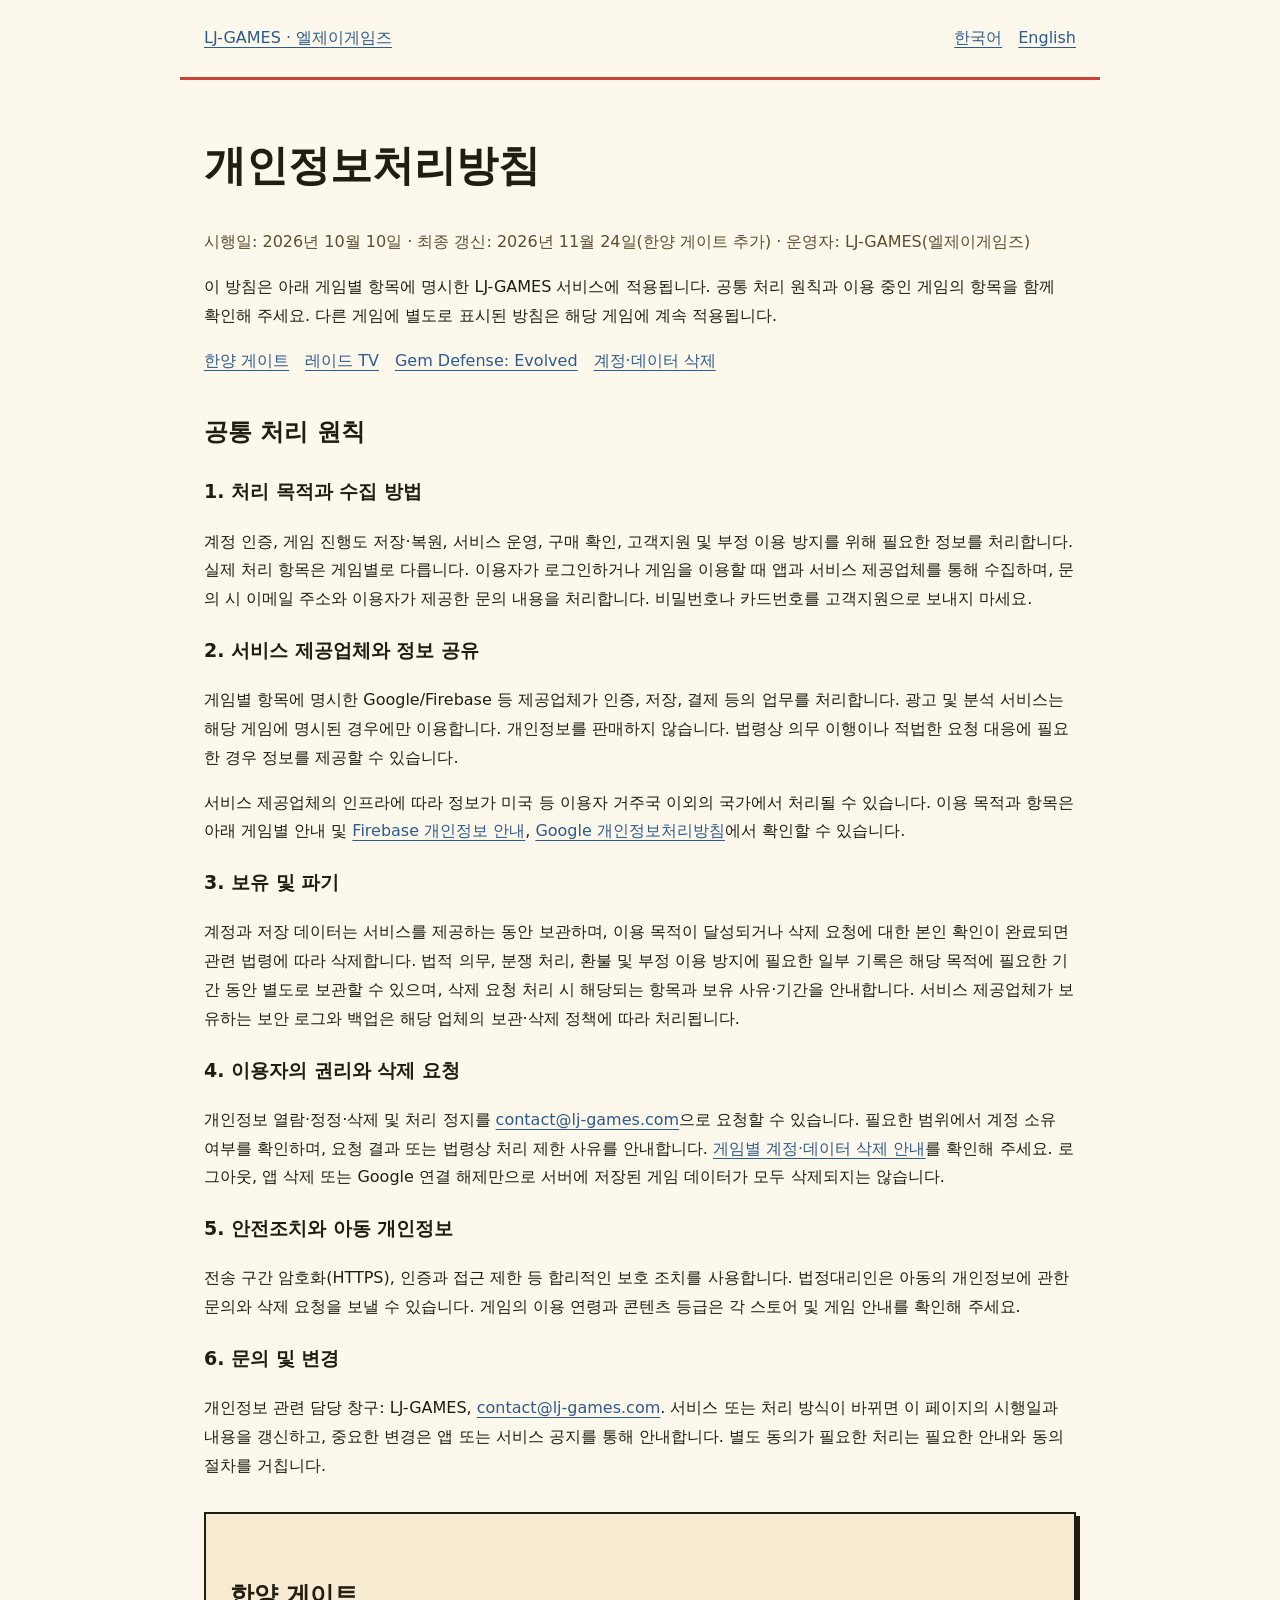
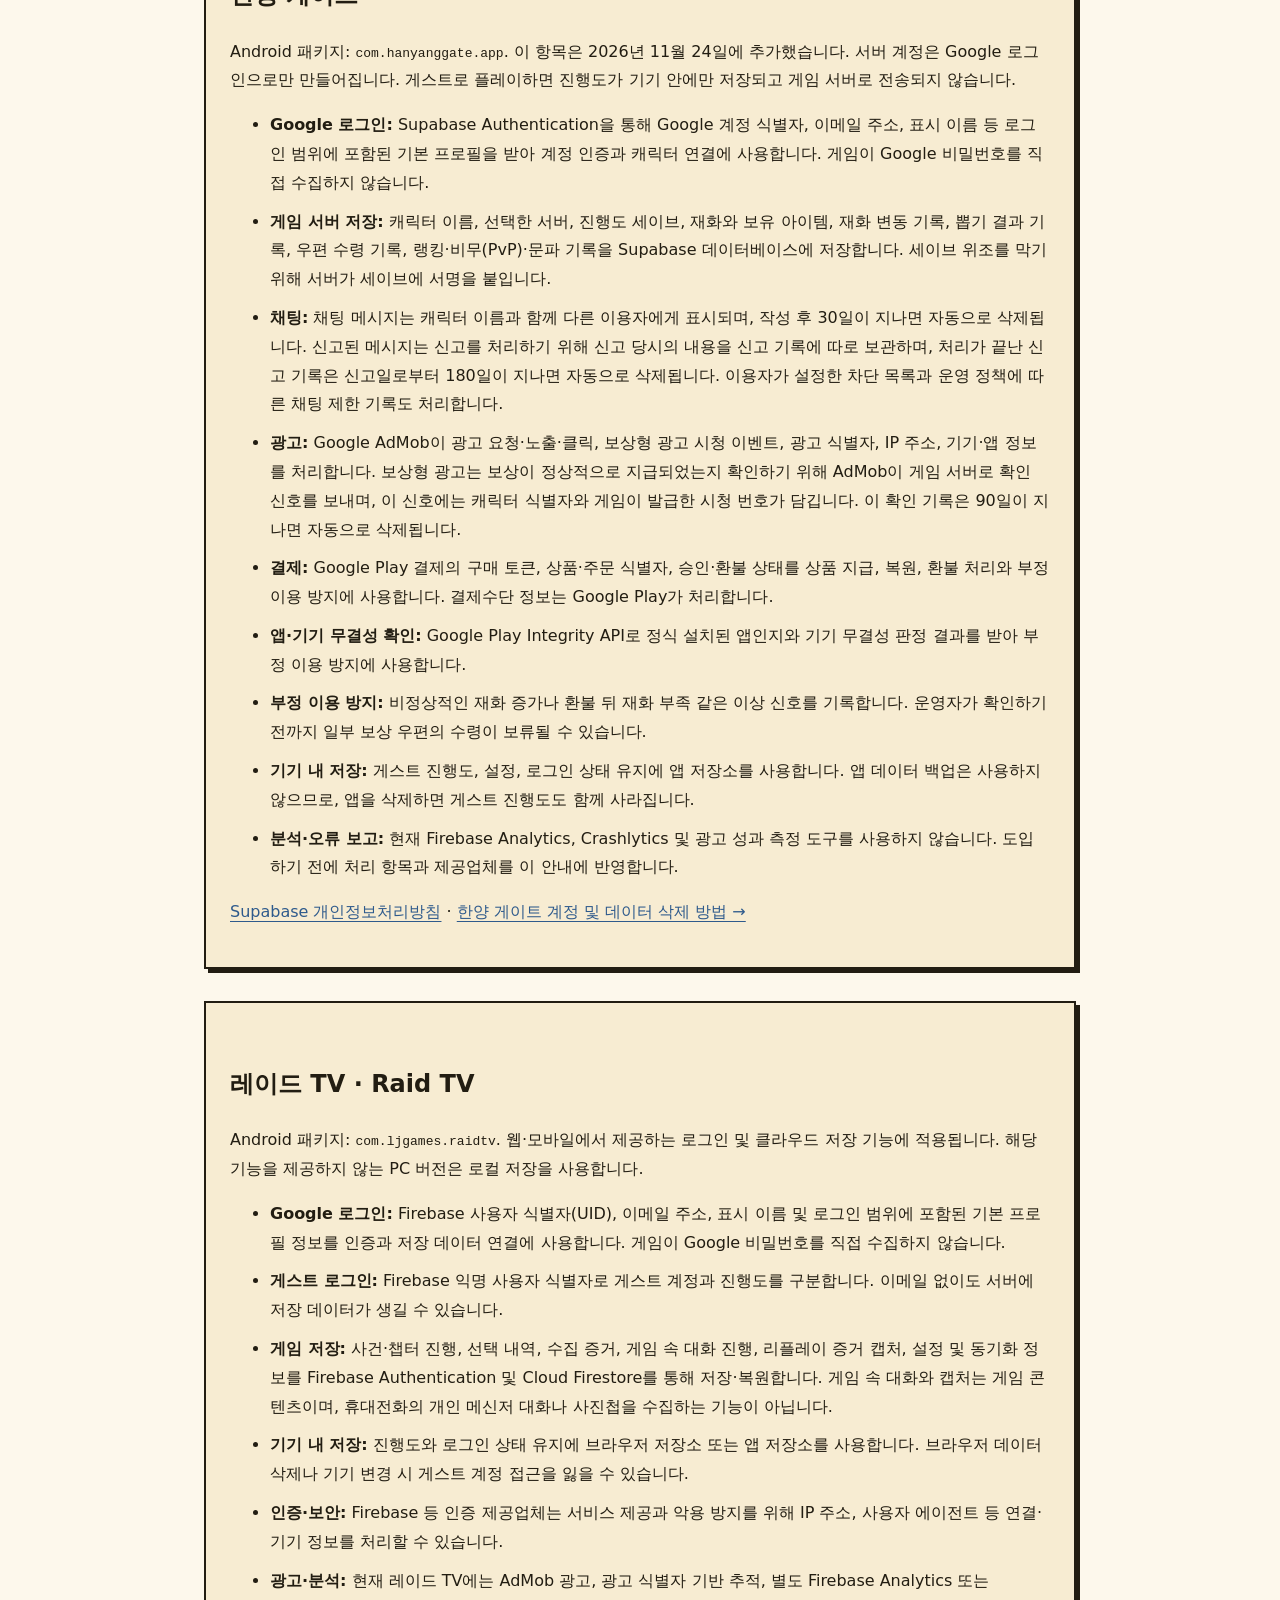
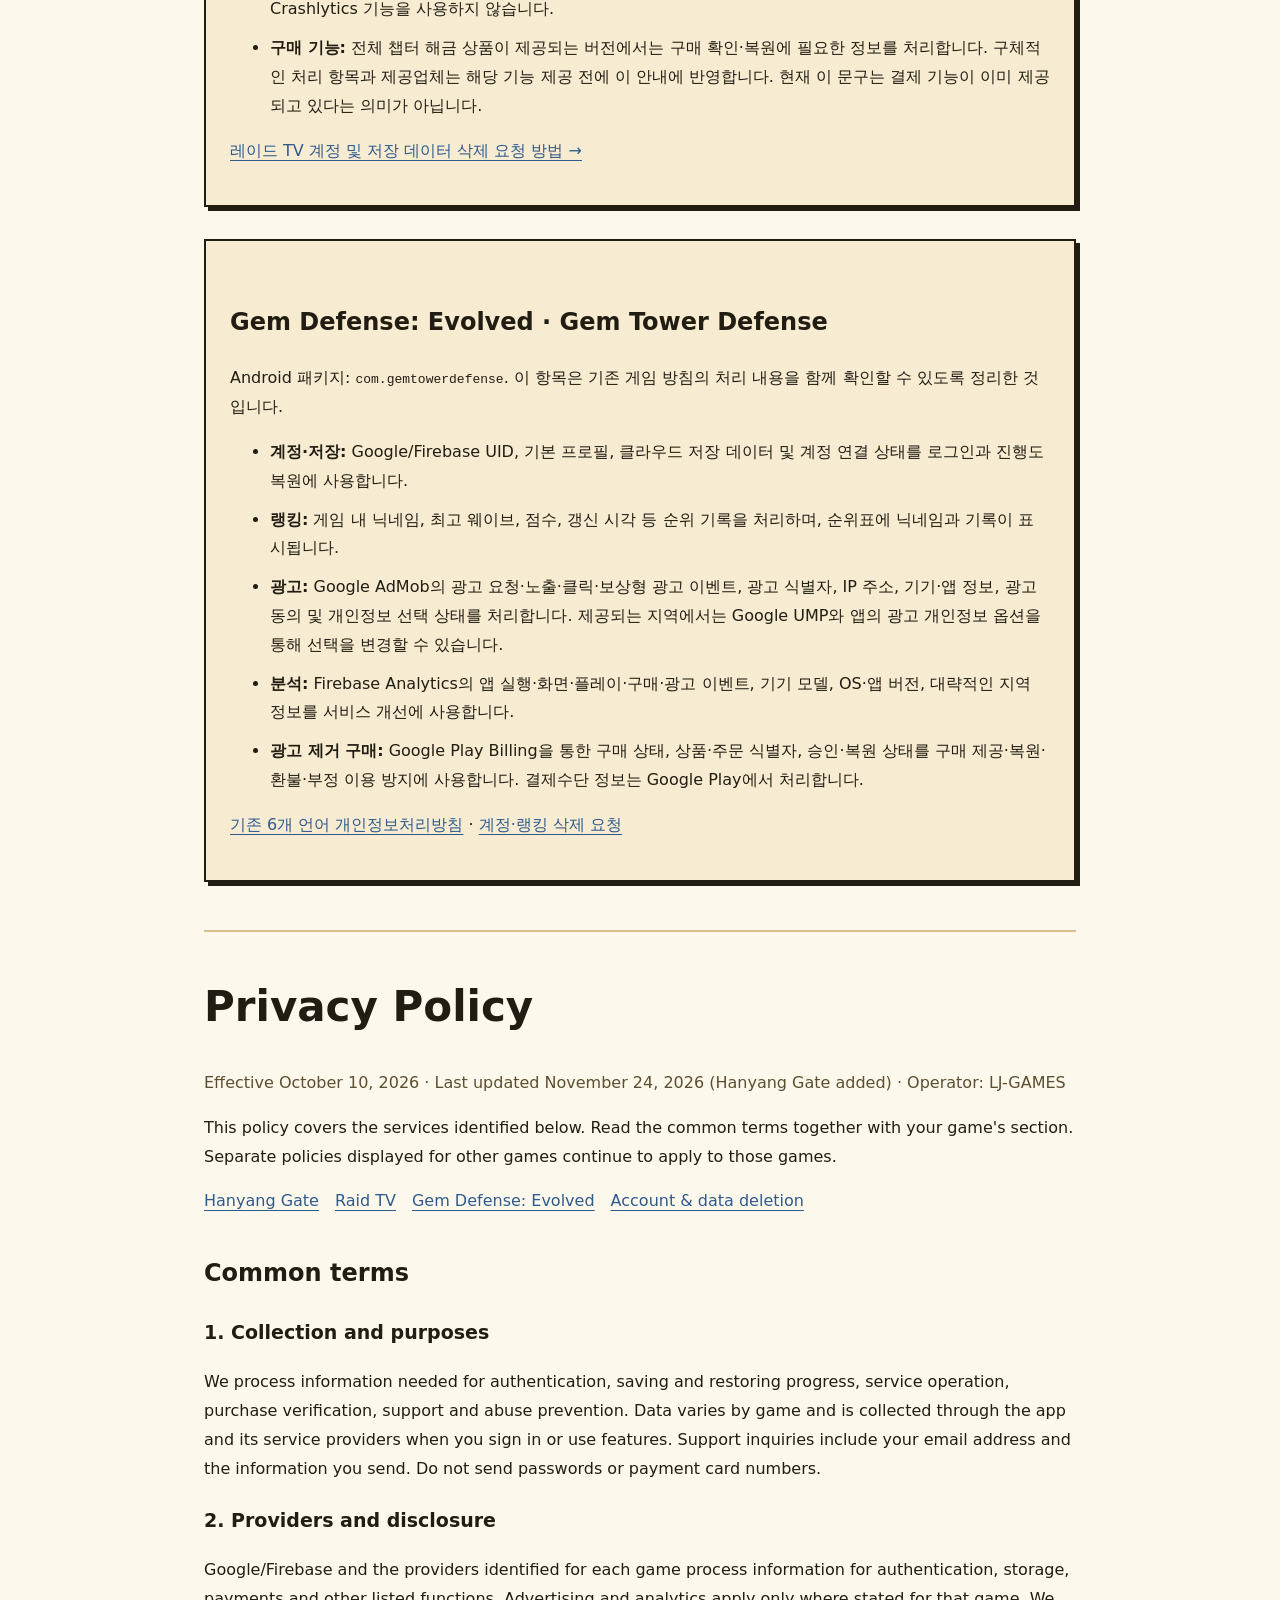
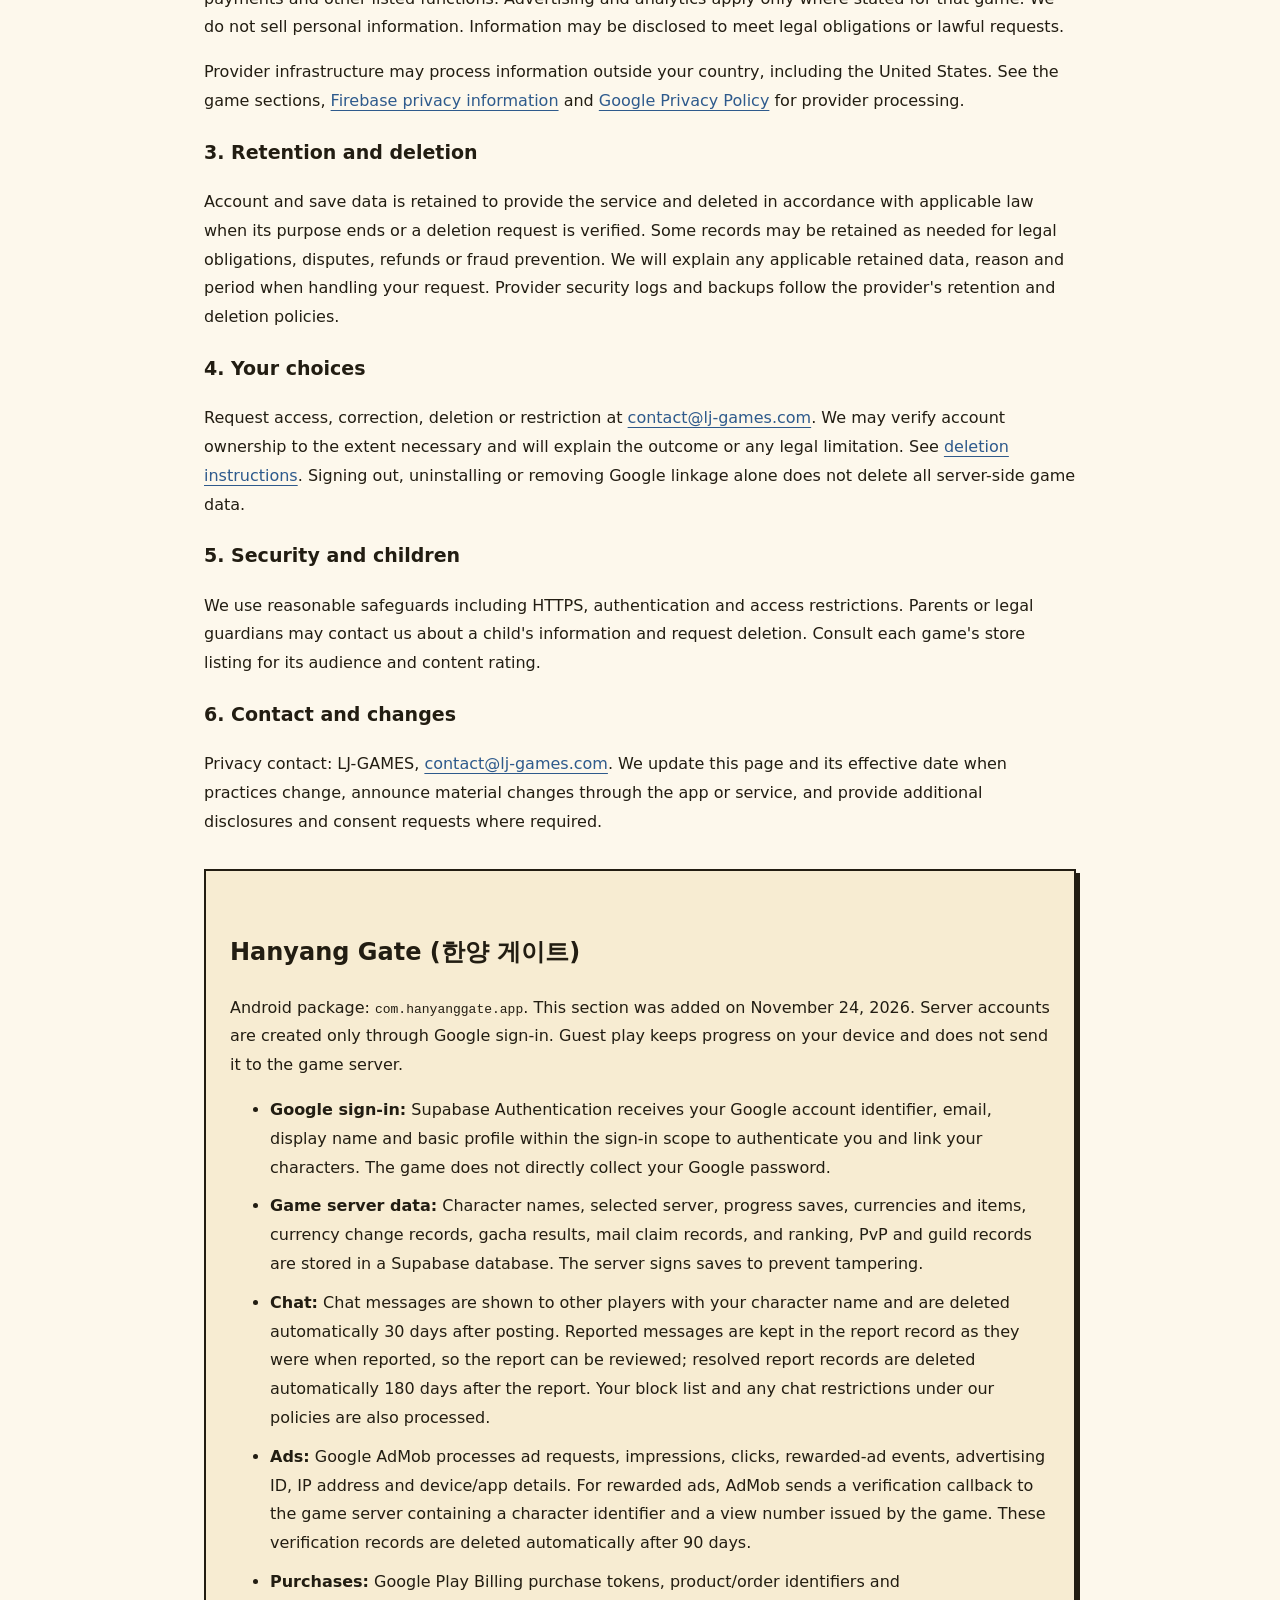
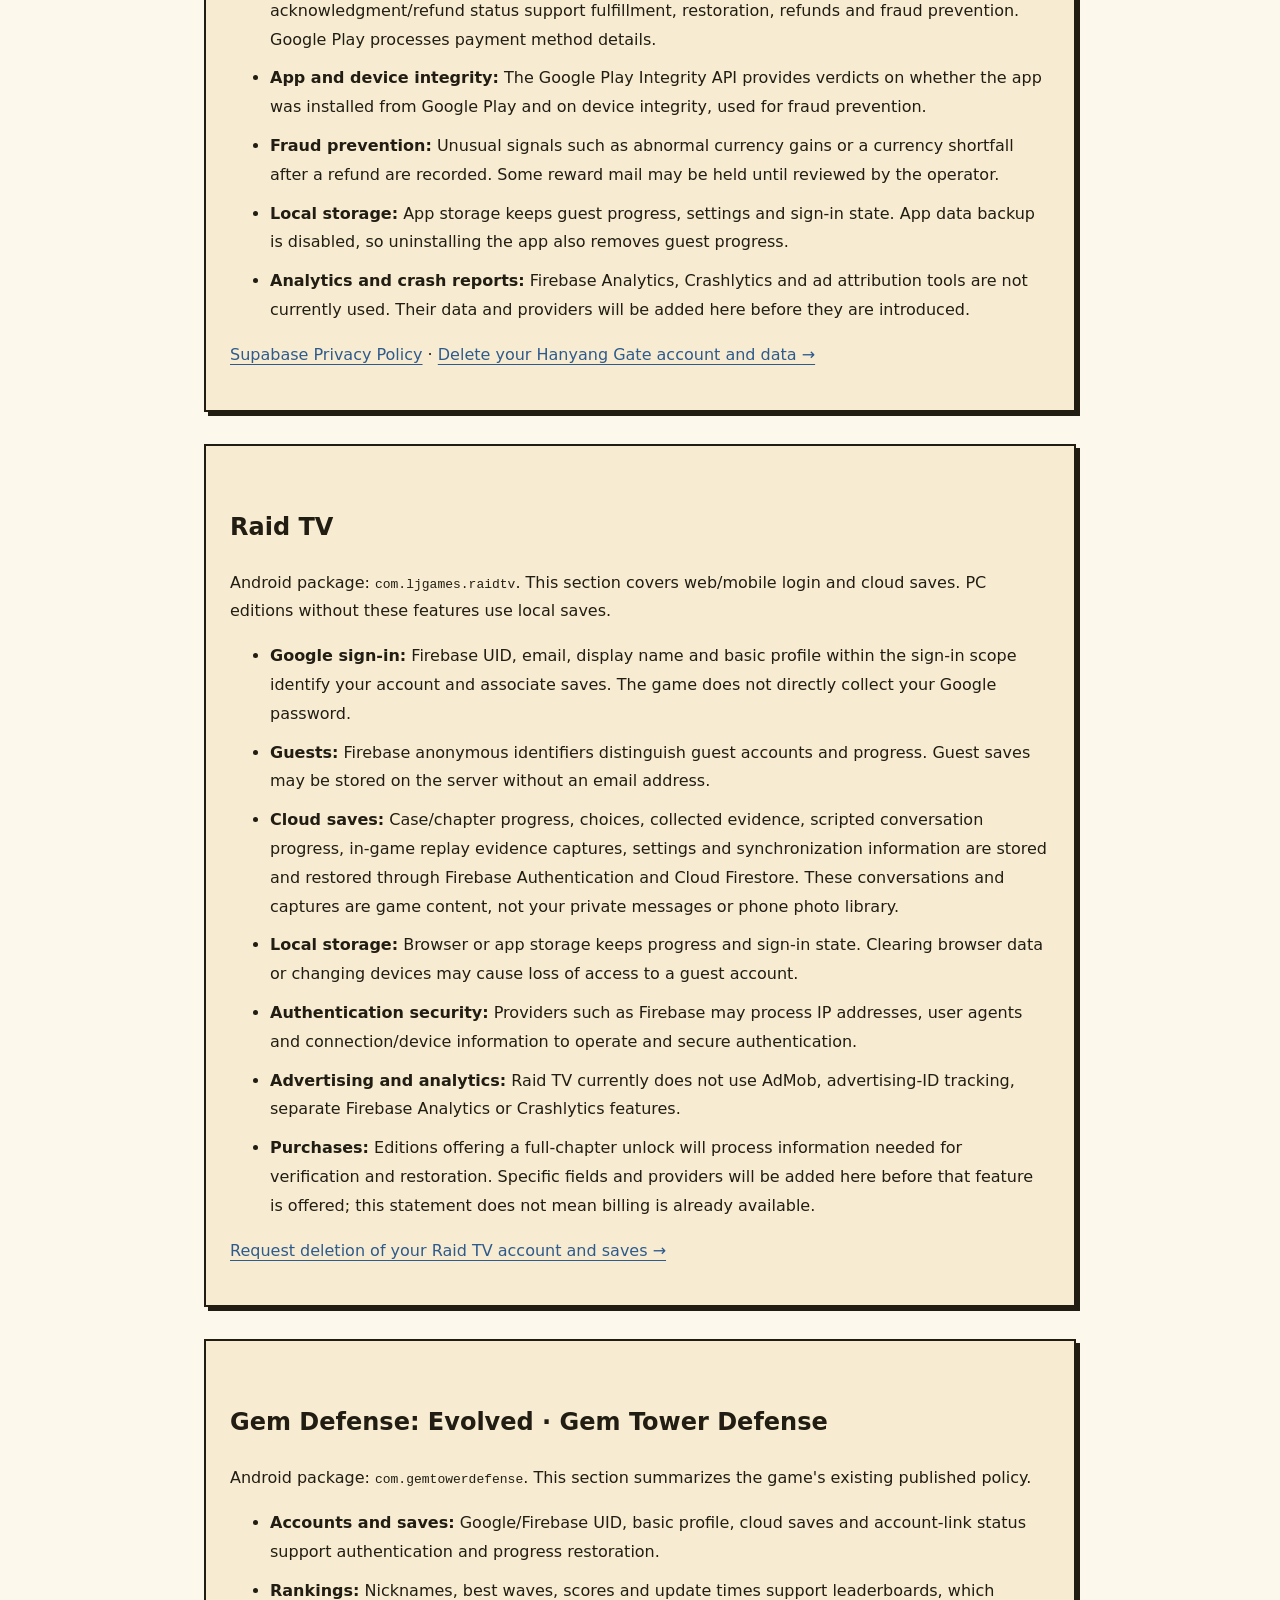
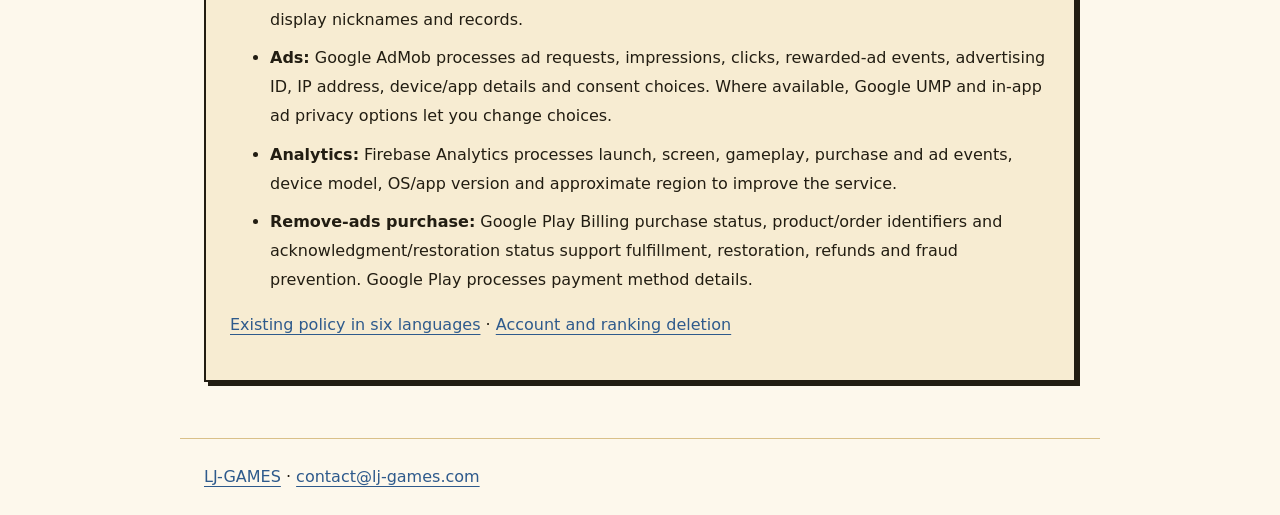
==== commit 539620a2: "게임 이름을 한양 게이트로 변경 Co-Authored-By: Claude Sonnet 5.5 <noreply@anthropic.com>" ====
--- a/privacy/index.html
+++ b/privacy/index.html
@@ -4,7 +4,7 @@
   <meta charset="utf-8">
   <meta name="viewport" content="width=device-width, initial-scale=1">
   <title>개인정보처리방침 · LJ-GAMES</title>
-  <meta name="description" content="LJ-GAMES 공통 개인정보처리방침 및 한양에 게이트열림, 레이드 TV, Gem Defense: Evolved의 게임별 처리 항목과 삭제 안내">
+  <meta name="description" content="LJ-GAMES 공통 개인정보처리방침 및 한양 게이트, 레이드 TV, Gem Defense: Evolved의 게임별 처리 항목과 삭제 안내">
   <link rel="icon" href="/favicon.ico">
   <link rel="stylesheet" href="privacy.css">
 </head>
@@ -13,9 +13,9 @@
 <main>
 <section id="ko" lang="ko">
   <h1>개인정보처리방침</h1>
-  <p class="meta">시행일: 2026년 10월 10일 · 최종 갱신: 2026년 11월 24일(한양에 게이트열림 추가) · 운영자: LJ-GAMES(엘제이게임즈)</p>
+  <p class="meta">시행일: 2026년 10월 10일 · 최종 갱신: 2026년 11월 24일(한양 게이트 추가) · 운영자: LJ-GAMES(엘제이게임즈)</p>
   <p>이 방침은 아래 게임별 항목에 명시한 LJ-GAMES 서비스에 적용됩니다. 공통 처리 원칙과 이용 중인 게임의 항목을 함께 확인해 주세요. 다른 게임에 별도로 표시된 방침은 해당 게임에 계속 적용됩니다.</p>
-  <nav aria-label="게임별 항목"><a href="#hanyang-gate">한양에 게이트열림</a><a href="#raidtv">레이드 TV</a><a href="#gem-defense">Gem Defense: Evolved</a><a href="delete-account.html">계정·데이터 삭제</a></nav>
+  <nav aria-label="게임별 항목"><a href="#hanyang-gate">한양 게이트</a><a href="#raidtv">레이드 TV</a><a href="#gem-defense">Gem Defense: Evolved</a><a href="delete-account.html">계정·데이터 삭제</a></nav>
   <h2>공통 처리 원칙</h2>
   <h3>1. 처리 목적과 수집 방법</h3>
   <p>계정 인증, 게임 진행도 저장·복원, 서비스 운영, 구매 확인, 고객지원 및 부정 이용 방지를 위해 필요한 정보를 처리합니다. 실제 처리 항목은 게임별로 다릅니다. 이용자가 로그인하거나 게임을 이용할 때 앱과 서비스 제공업체를 통해 수집하며, 문의 시 이메일 주소와 이용자가 제공한 문의 내용을 처리합니다. 비밀번호나 카드번호를 고객지원으로 보내지 마세요.</p>
@@ -31,7 +31,7 @@
   <h3>6. 문의 및 변경</h3>
   <p>개인정보 관련 담당 창구: LJ-GAMES, <a href="mailto:contact@lj-games.com">contact@lj-games.com</a>. 서비스 또는 처리 방식이 바뀌면 이 페이지의 시행일과 내용을 갱신하고, 중요한 변경은 앱 또는 서비스 공지를 통해 안내합니다. 별도 동의가 필요한 처리는 필요한 안내와 동의 절차를 거칩니다.</p>
   <section class="game" id="hanyang-gate">
-    <h2>한양에 게이트열림</h2>
+    <h2>한양 게이트</h2>
     <p>Android 패키지: <code>com.hanyanggate.app</code>. 이 항목은 2026년 11월 24일에 추가했습니다. 서버 계정은 Google 로그인으로만 만들어집니다. 게스트로 플레이하면 진행도가 기기 안에만 저장되고 게임 서버로 전송되지 않습니다.</p>
     <ul>
       <li><strong>Google 로그인:</strong> Supabase Authentication을 통해 Google 계정 식별자, 이메일 주소, 표시 이름 등 로그인 범위에 포함된 기본 프로필을 받아 계정 인증과 캐릭터 연결에 사용합니다. 게임이 Google 비밀번호를 직접 수집하지 않습니다.</li>
@@ -44,7 +44,7 @@
       <li><strong>기기 내 저장:</strong> 게스트 진행도, 설정, 로그인 상태 유지에 앱 저장소를 사용합니다. 앱 데이터 백업은 사용하지 않으므로, 앱을 삭제하면 게스트 진행도도 함께 사라집니다.</li>
       <li><strong>분석·오류 보고:</strong> 현재 Firebase Analytics, Crashlytics 및 광고 성과 측정 도구를 사용하지 않습니다. 도입하기 전에 처리 항목과 제공업체를 이 안내에 반영합니다.</li>
     </ul>
-    <p><a href="https://supabase.com/privacy">Supabase 개인정보처리방침</a> · <a href="delete-account.html#hanyang-gate">한양에 게이트열림 계정 및 데이터 삭제 방법 →</a></p>
+    <p><a href="https://supabase.com/privacy">Supabase 개인정보처리방침</a> · <a href="delete-account.html#hanyang-gate">한양 게이트 계정 및 데이터 삭제 방법 →</a></p>
   </section>
   <section class="game" id="raidtv">
     <h2>레이드 TV · Raid TV</h2>
@@ -94,7 +94,7 @@
   <h3>6. Contact and changes</h3>
   <p>Privacy contact: LJ-GAMES, <a href="mailto:contact@lj-games.com">contact@lj-games.com</a>. We update this page and its effective date when practices change, announce material changes through the app or service, and provide additional disclosures and consent requests where required.</p>
   <section class="game" id="hanyang-gate-en">
-    <h2>Hanyang Gate (한양에 게이트열림)</h2>
+    <h2>Hanyang Gate (한양 게이트)</h2>
     <p>Android package: <code>com.hanyanggate.app</code>. This section was added on November 24, 2026. Server accounts are created only through Google sign-in. Guest play keeps progress on your device and does not send it to the game server.</p>
     <ul>
       <li><strong>Google sign-in:</strong> Supabase Authentication receives your Google account identifier, email, display name and basic profile within the sign-in scope to authenticate you and link your characters. The game does not directly collect your Google password.</li>
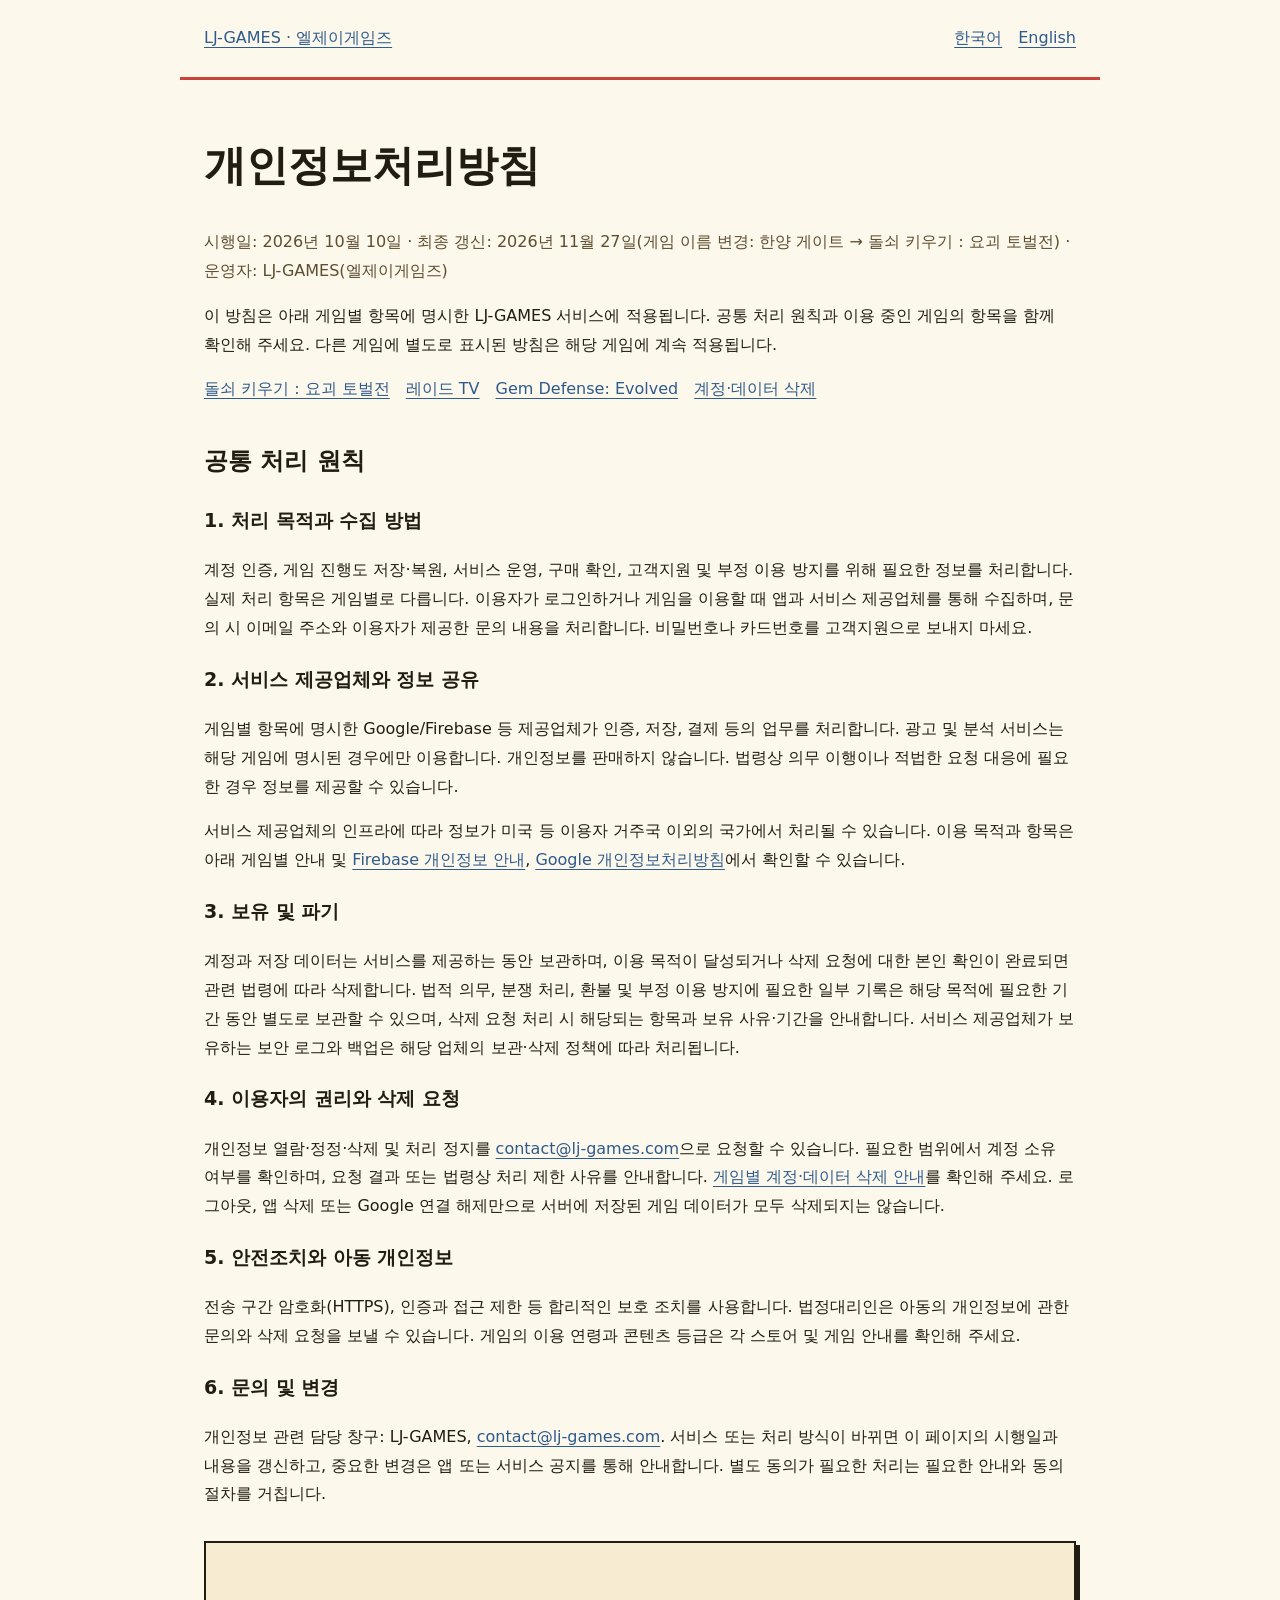
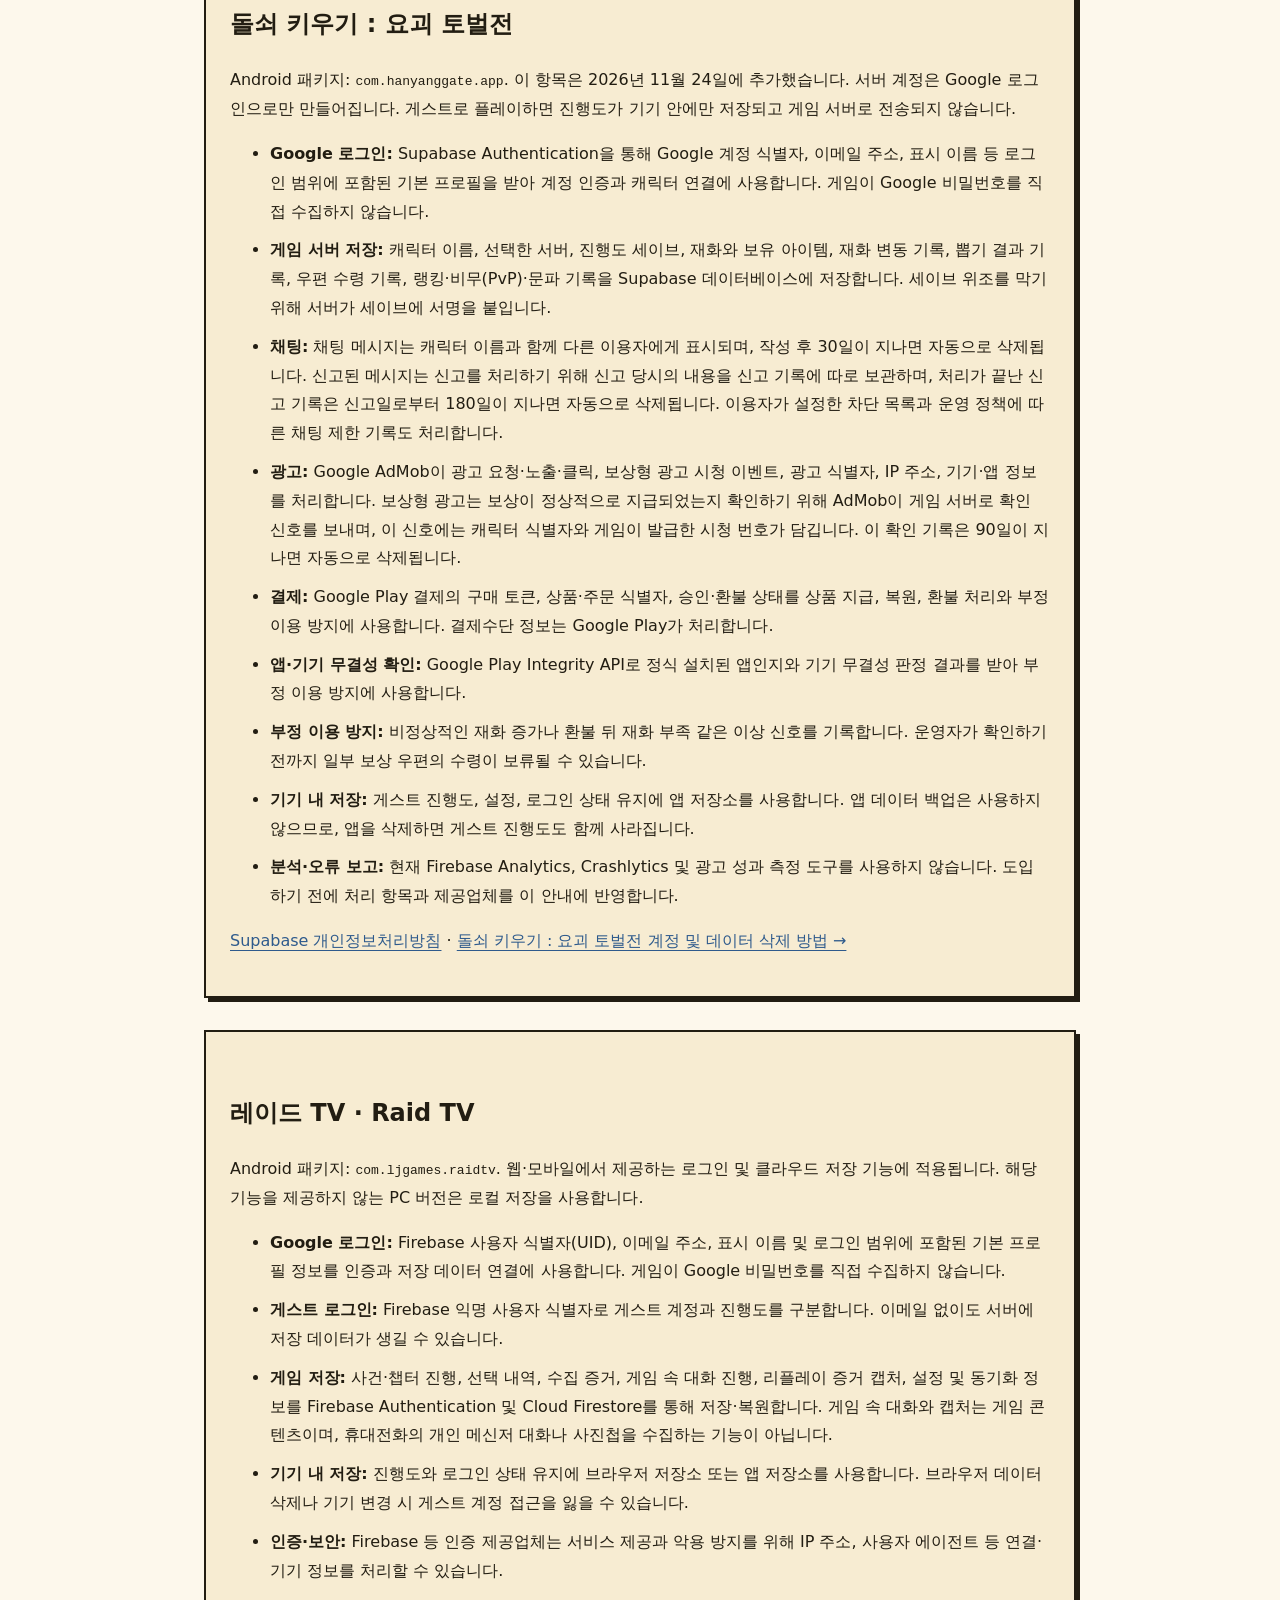
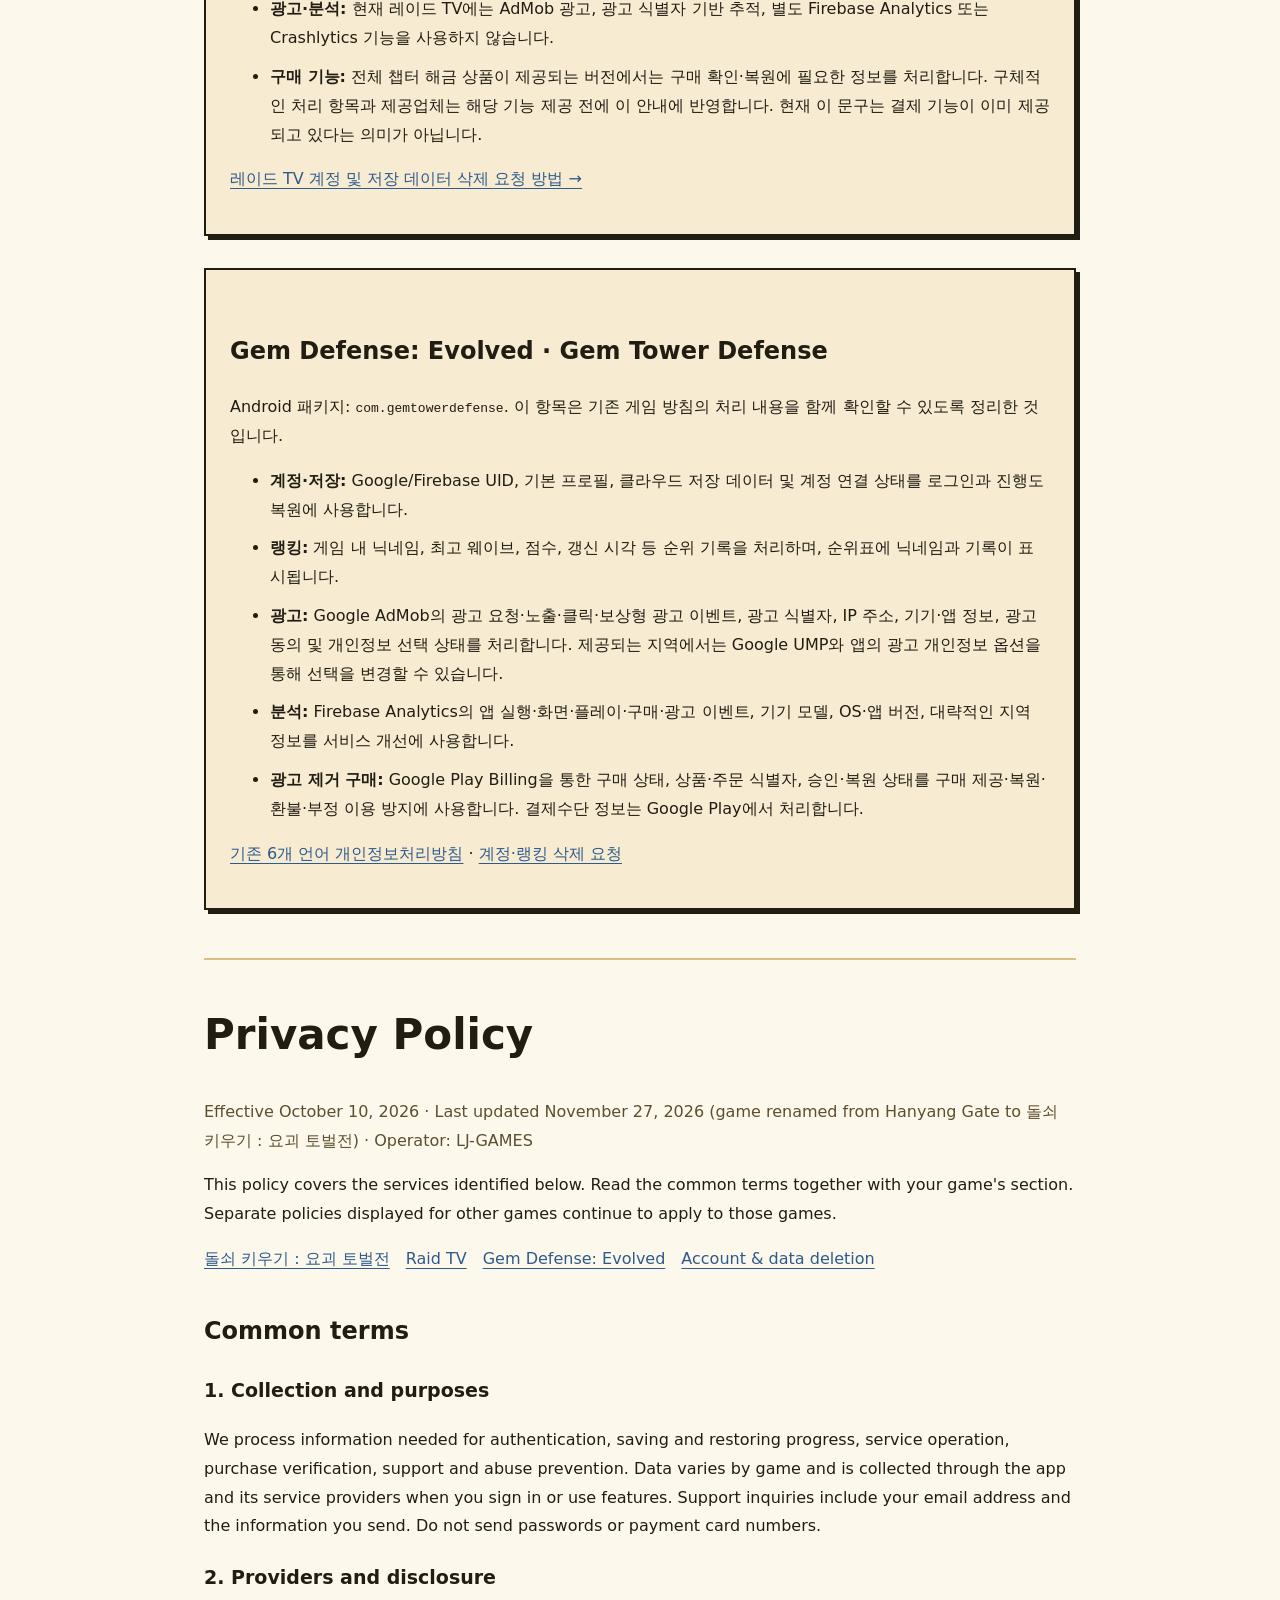
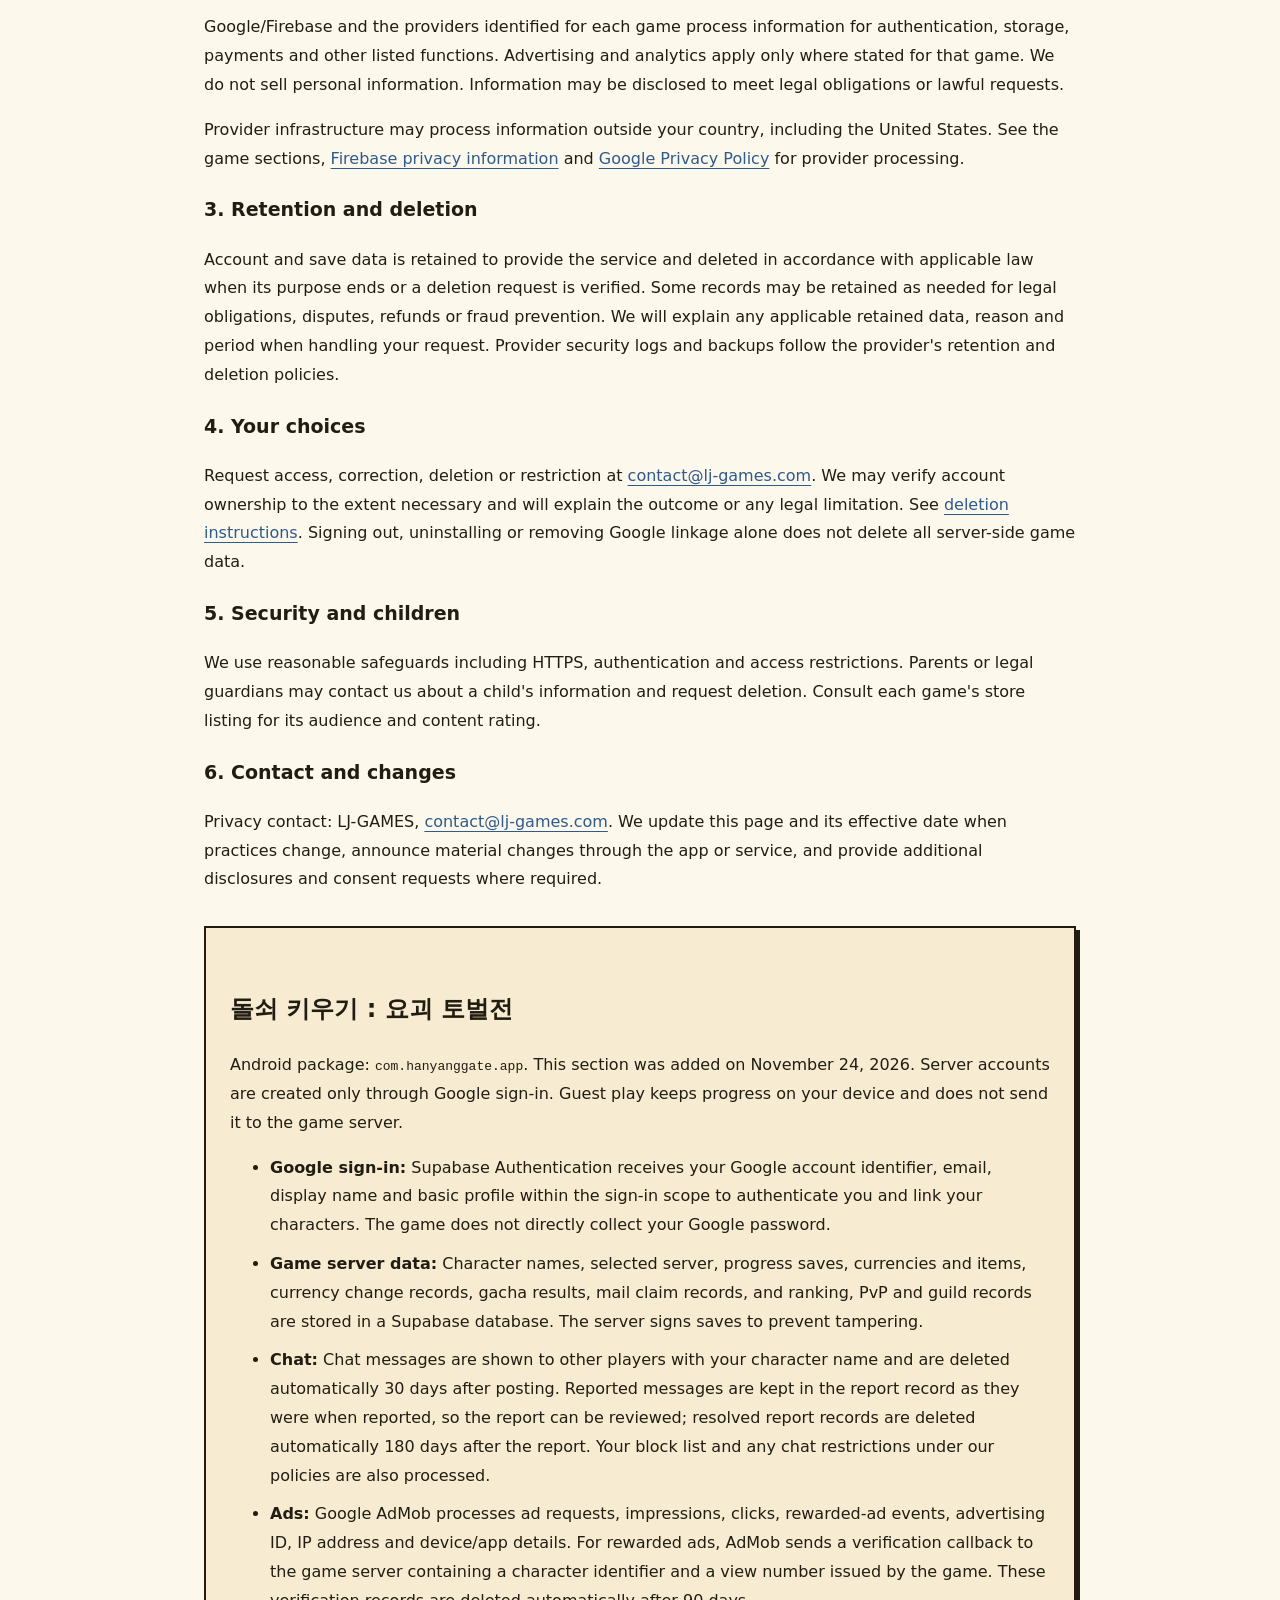
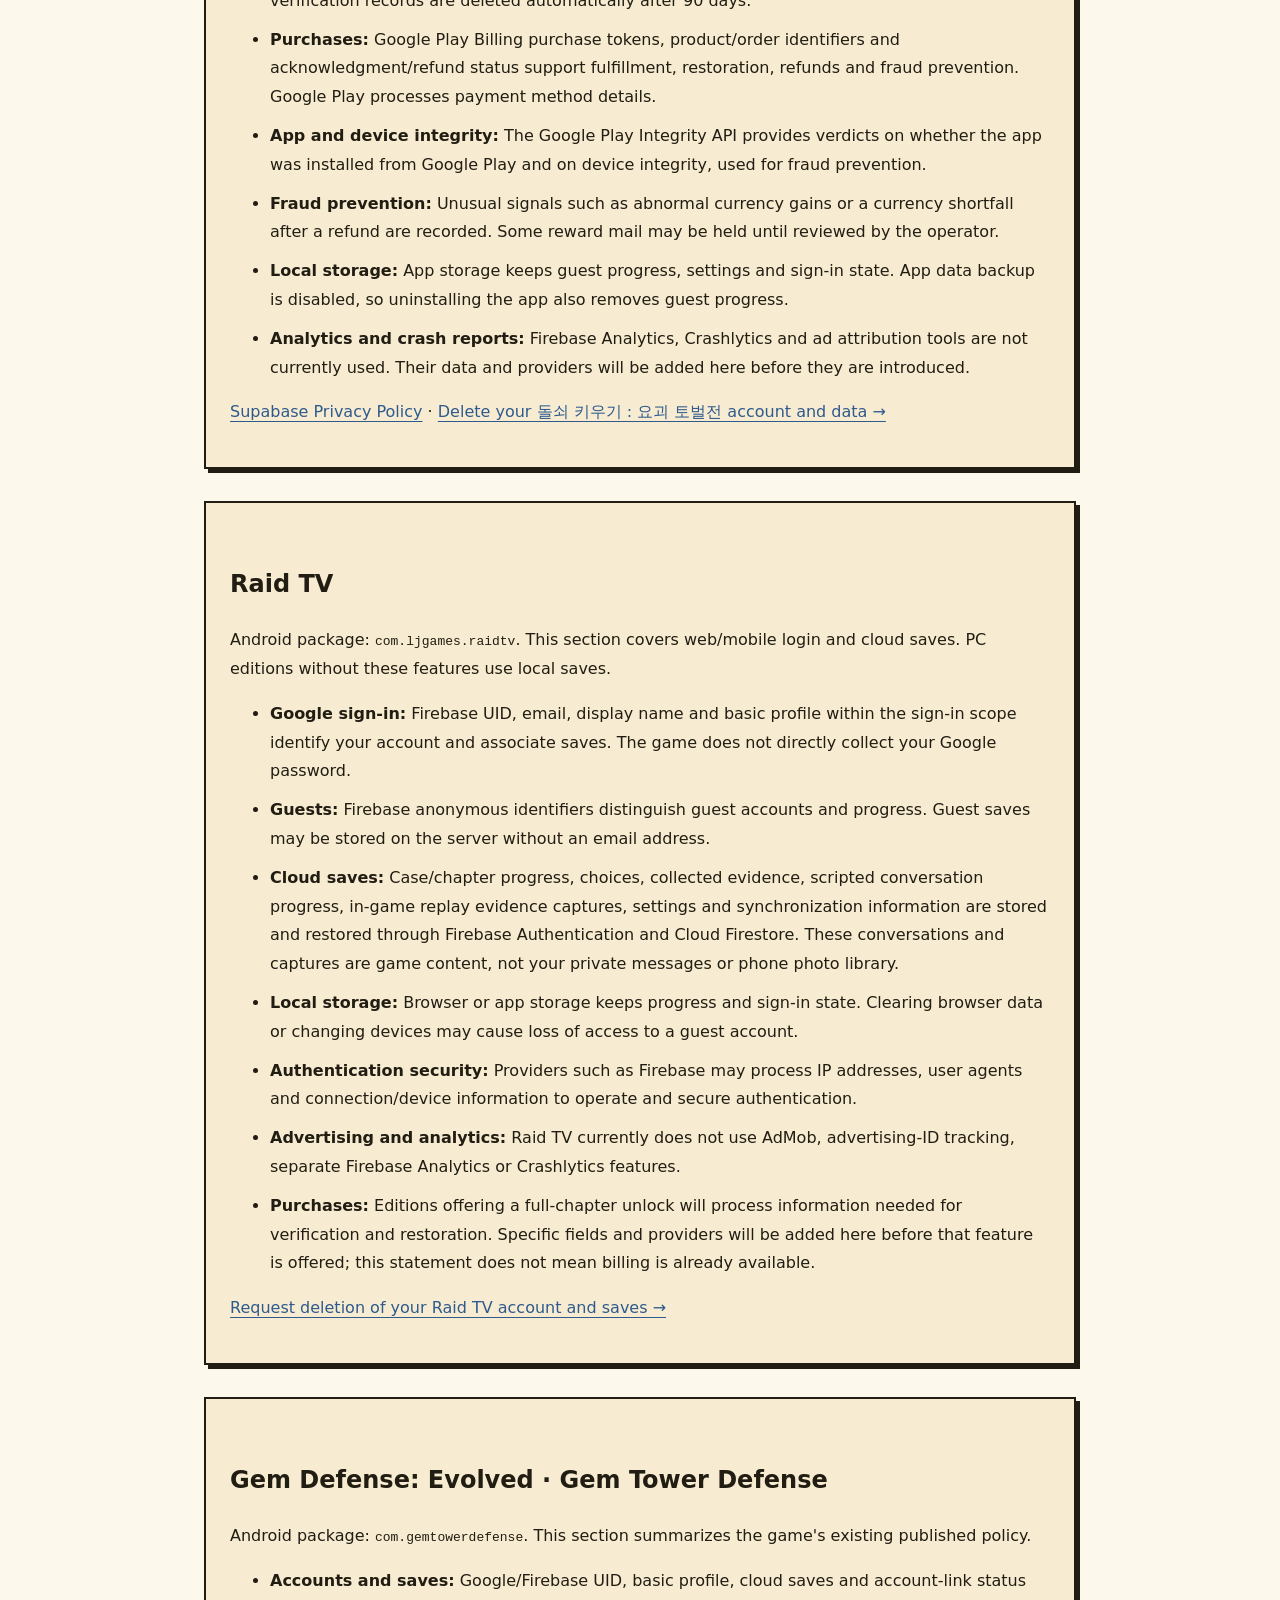
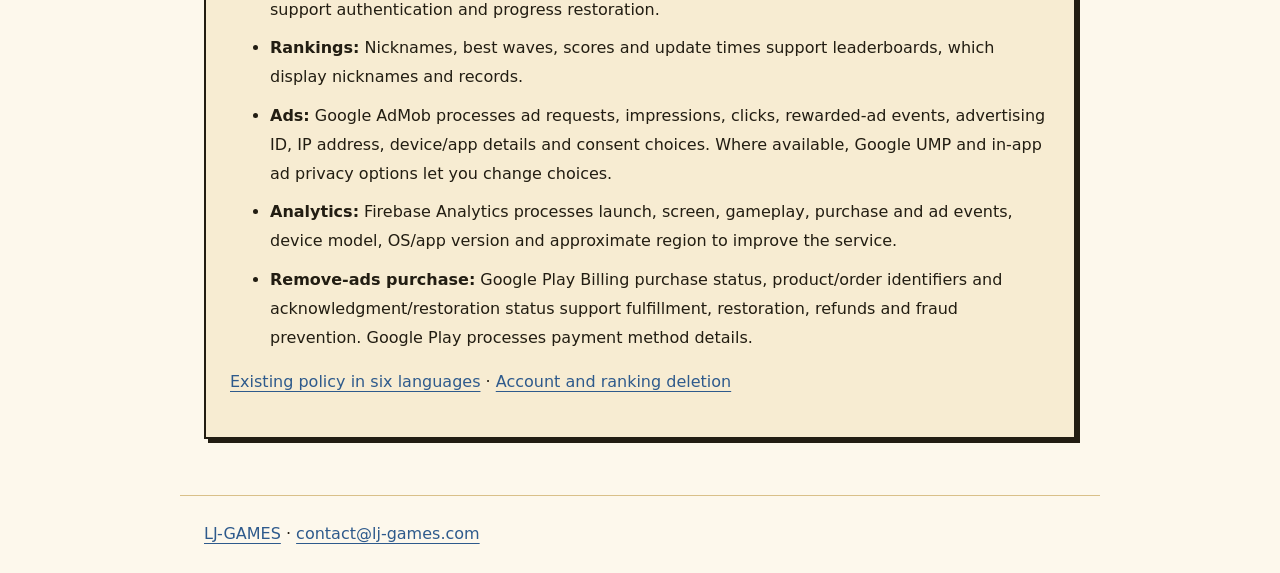
==== commit a7061f2d: "게임 이름을 돌쇠 키우기 : 요괴 토벌전으로 변경 Co-Authored-By: Claude Sonnet 5.5 <noreply@anthropic.com>" ====
--- a/privacy/index.html
+++ b/privacy/index.html
@@ -4,7 +4,7 @@
   <meta charset="utf-8">
   <meta name="viewport" content="width=device-width, initial-scale=1">
   <title>개인정보처리방침 · LJ-GAMES</title>
-  <meta name="description" content="LJ-GAMES 공통 개인정보처리방침 및 한양 게이트, 레이드 TV, Gem Defense: Evolved의 게임별 처리 항목과 삭제 안내">
+  <meta name="description" content="LJ-GAMES 공통 개인정보처리방침 및 돌쇠 키우기 : 요괴 토벌전, 레이드 TV, Gem Defense: Evolved의 게임별 처리 항목과 삭제 안내">
   <link rel="icon" href="/favicon.ico">
   <link rel="stylesheet" href="privacy.css">
 </head>
@@ -13,9 +13,9 @@
 <main>
 <section id="ko" lang="ko">
   <h1>개인정보처리방침</h1>
-  <p class="meta">시행일: 2026년 10월 10일 · 최종 갱신: 2026년 11월 24일(한양 게이트 추가) · 운영자: LJ-GAMES(엘제이게임즈)</p>
+  <p class="meta">시행일: 2026년 10월 10일 · 최종 갱신: 2026년 11월 27일(게임 이름 변경: 한양 게이트 → 돌쇠 키우기 : 요괴 토벌전) · 운영자: LJ-GAMES(엘제이게임즈)</p>
   <p>이 방침은 아래 게임별 항목에 명시한 LJ-GAMES 서비스에 적용됩니다. 공통 처리 원칙과 이용 중인 게임의 항목을 함께 확인해 주세요. 다른 게임에 별도로 표시된 방침은 해당 게임에 계속 적용됩니다.</p>
-  <nav aria-label="게임별 항목"><a href="#hanyang-gate">한양 게이트</a><a href="#raidtv">레이드 TV</a><a href="#gem-defense">Gem Defense: Evolved</a><a href="delete-account.html">계정·데이터 삭제</a></nav>
+  <nav aria-label="게임별 항목"><a href="#hanyang-gate">돌쇠 키우기 : 요괴 토벌전</a><a href="#raidtv">레이드 TV</a><a href="#gem-defense">Gem Defense: Evolved</a><a href="delete-account.html">계정·데이터 삭제</a></nav>
   <h2>공통 처리 원칙</h2>
   <h3>1. 처리 목적과 수집 방법</h3>
   <p>계정 인증, 게임 진행도 저장·복원, 서비스 운영, 구매 확인, 고객지원 및 부정 이용 방지를 위해 필요한 정보를 처리합니다. 실제 처리 항목은 게임별로 다릅니다. 이용자가 로그인하거나 게임을 이용할 때 앱과 서비스 제공업체를 통해 수집하며, 문의 시 이메일 주소와 이용자가 제공한 문의 내용을 처리합니다. 비밀번호나 카드번호를 고객지원으로 보내지 마세요.</p>
@@ -31,7 +31,7 @@
   <h3>6. 문의 및 변경</h3>
   <p>개인정보 관련 담당 창구: LJ-GAMES, <a href="mailto:contact@lj-games.com">contact@lj-games.com</a>. 서비스 또는 처리 방식이 바뀌면 이 페이지의 시행일과 내용을 갱신하고, 중요한 변경은 앱 또는 서비스 공지를 통해 안내합니다. 별도 동의가 필요한 처리는 필요한 안내와 동의 절차를 거칩니다.</p>
   <section class="game" id="hanyang-gate">
-    <h2>한양 게이트</h2>
+    <h2>돌쇠 키우기 : 요괴 토벌전</h2>
     <p>Android 패키지: <code>com.hanyanggate.app</code>. 이 항목은 2026년 11월 24일에 추가했습니다. 서버 계정은 Google 로그인으로만 만들어집니다. 게스트로 플레이하면 진행도가 기기 안에만 저장되고 게임 서버로 전송되지 않습니다.</p>
     <ul>
       <li><strong>Google 로그인:</strong> Supabase Authentication을 통해 Google 계정 식별자, 이메일 주소, 표시 이름 등 로그인 범위에 포함된 기본 프로필을 받아 계정 인증과 캐릭터 연결에 사용합니다. 게임이 Google 비밀번호를 직접 수집하지 않습니다.</li>
@@ -44,7 +44,7 @@
       <li><strong>기기 내 저장:</strong> 게스트 진행도, 설정, 로그인 상태 유지에 앱 저장소를 사용합니다. 앱 데이터 백업은 사용하지 않으므로, 앱을 삭제하면 게스트 진행도도 함께 사라집니다.</li>
       <li><strong>분석·오류 보고:</strong> 현재 Firebase Analytics, Crashlytics 및 광고 성과 측정 도구를 사용하지 않습니다. 도입하기 전에 처리 항목과 제공업체를 이 안내에 반영합니다.</li>
     </ul>
-    <p><a href="https://supabase.com/privacy">Supabase 개인정보처리방침</a> · <a href="delete-account.html#hanyang-gate">한양 게이트 계정 및 데이터 삭제 방법 →</a></p>
+    <p><a href="https://supabase.com/privacy">Supabase 개인정보처리방침</a> · <a href="delete-account.html#hanyang-gate">돌쇠 키우기 : 요괴 토벌전 계정 및 데이터 삭제 방법 →</a></p>
   </section>
   <section class="game" id="raidtv">
     <h2>레이드 TV · Raid TV</h2>
@@ -76,9 +76,9 @@
 <hr>
 <section id="en" lang="en">
   <h1>Privacy Policy</h1>
-  <p class="meta">Effective October 10, 2026 · Last updated November 24, 2026 (Hanyang Gate added) · Operator: LJ-GAMES</p>
+  <p class="meta">Effective October 10, 2026 · Last updated November 27, 2026 (game renamed from Hanyang Gate to 돌쇠 키우기 : 요괴 토벌전) · Operator: LJ-GAMES</p>
   <p>This policy covers the services identified below. Read the common terms together with your game's section. Separate policies displayed for other games continue to apply to those games.</p>
-  <nav aria-label="Game policies"><a href="#hanyang-gate-en">Hanyang Gate</a><a href="#raidtv-en">Raid TV</a><a href="#gem-defense-en">Gem Defense: Evolved</a><a href="delete-account.html#en">Account &amp; data deletion</a></nav>
+  <nav aria-label="Game policies"><a href="#hanyang-gate-en">돌쇠 키우기 : 요괴 토벌전</a><a href="#raidtv-en">Raid TV</a><a href="#gem-defense-en">Gem Defense: Evolved</a><a href="delete-account.html#en">Account &amp; data deletion</a></nav>
   <h2>Common terms</h2>
   <h3>1. Collection and purposes</h3>
   <p>We process information needed for authentication, saving and restoring progress, service operation, purchase verification, support and abuse prevention. Data varies by game and is collected through the app and its service providers when you sign in or use features. Support inquiries include your email address and the information you send. Do not send passwords or payment card numbers.</p>
@@ -94,7 +94,7 @@
   <h3>6. Contact and changes</h3>
   <p>Privacy contact: LJ-GAMES, <a href="mailto:contact@lj-games.com">contact@lj-games.com</a>. We update this page and its effective date when practices change, announce material changes through the app or service, and provide additional disclosures and consent requests where required.</p>
   <section class="game" id="hanyang-gate-en">
-    <h2>Hanyang Gate (한양 게이트)</h2>
+    <h2>돌쇠 키우기 : 요괴 토벌전</h2>
     <p>Android package: <code>com.hanyanggate.app</code>. This section was added on November 24, 2026. Server accounts are created only through Google sign-in. Guest play keeps progress on your device and does not send it to the game server.</p>
     <ul>
       <li><strong>Google sign-in:</strong> Supabase Authentication receives your Google account identifier, email, display name and basic profile within the sign-in scope to authenticate you and link your characters. The game does not directly collect your Google password.</li>
@@ -107,7 +107,7 @@
       <li><strong>Local storage:</strong> App storage keeps guest progress, settings and sign-in state. App data backup is disabled, so uninstalling the app also removes guest progress.</li>
       <li><strong>Analytics and crash reports:</strong> Firebase Analytics, Crashlytics and ad attribution tools are not currently used. Their data and providers will be added here before they are introduced.</li>
     </ul>
-    <p><a href="https://supabase.com/privacy">Supabase Privacy Policy</a> · <a href="delete-account.html#hanyang-gate-en">Delete your Hanyang Gate account and data →</a></p>
+    <p><a href="https://supabase.com/privacy">Supabase Privacy Policy</a> · <a href="delete-account.html#hanyang-gate-en">Delete your 돌쇠 키우기 : 요괴 토벌전 account and data →</a></p>
   </section>
   <section class="game" id="raidtv-en">
     <h2>Raid TV</h2>
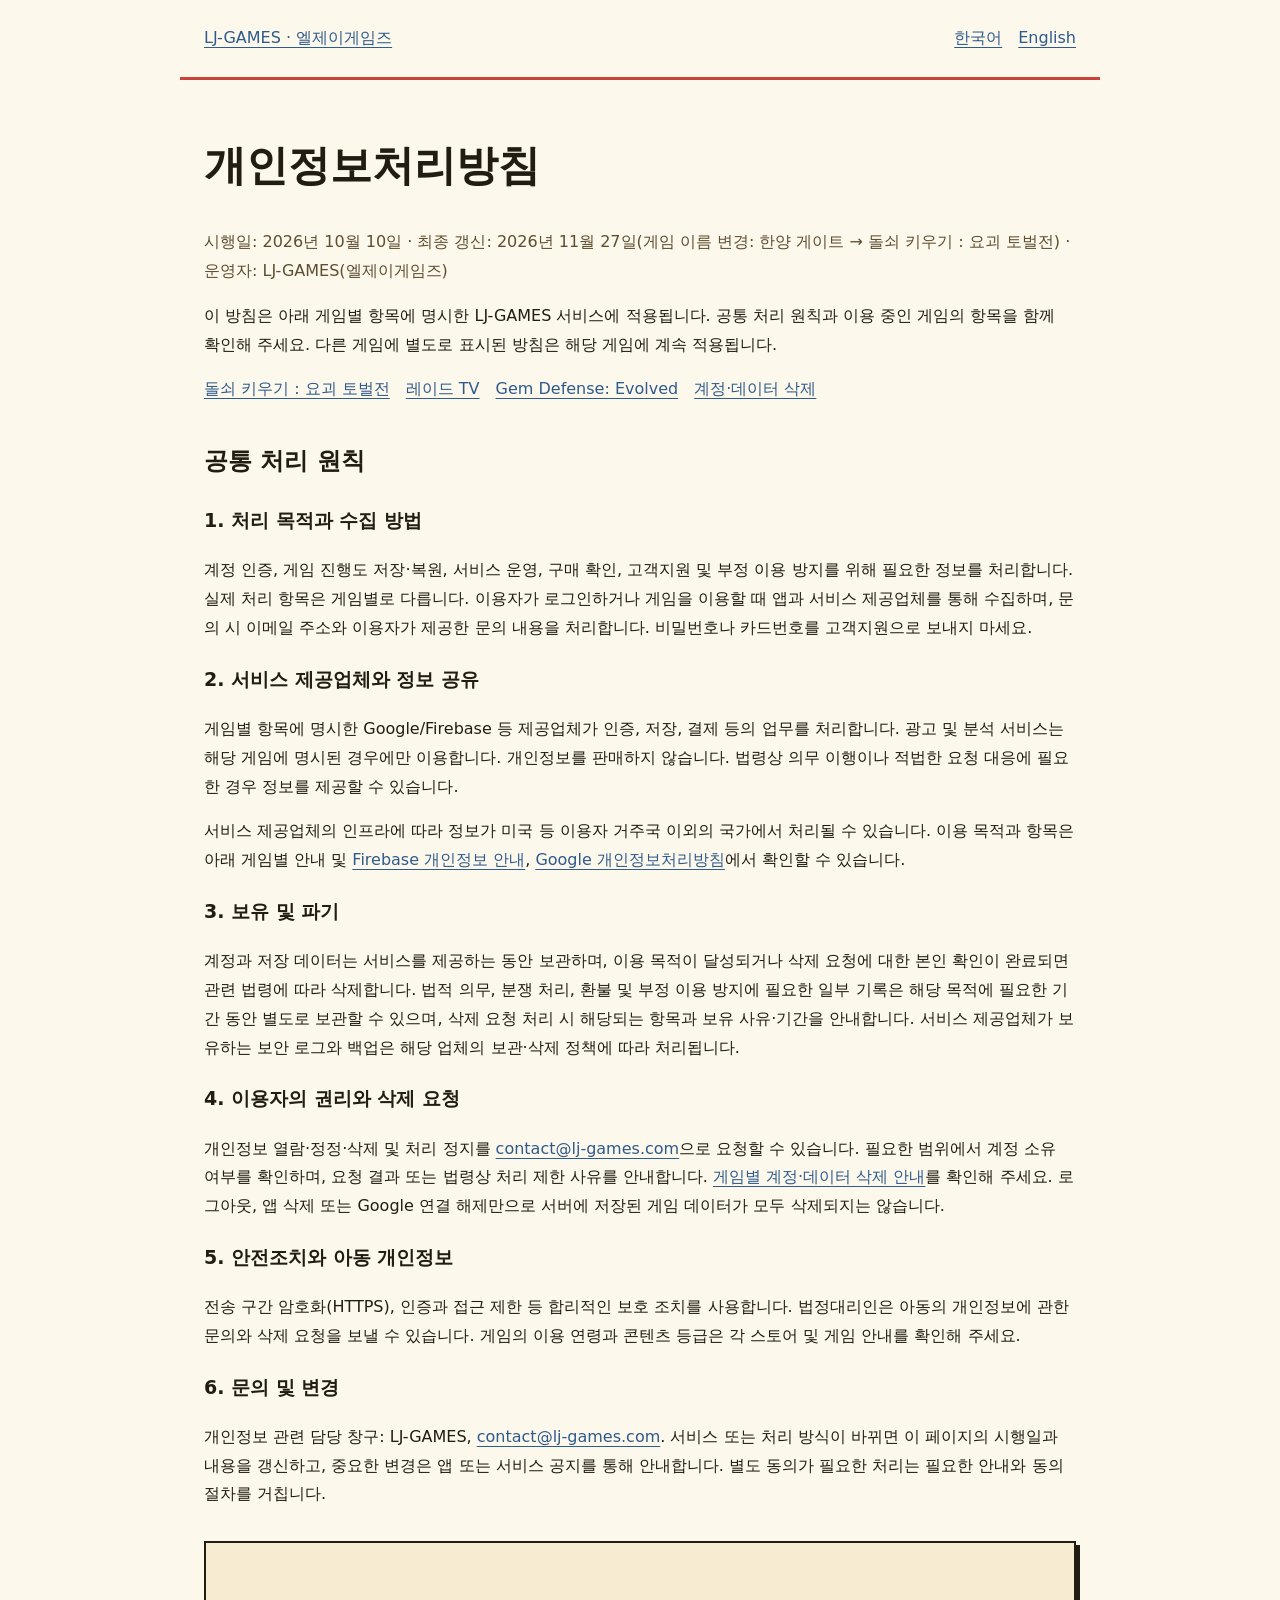
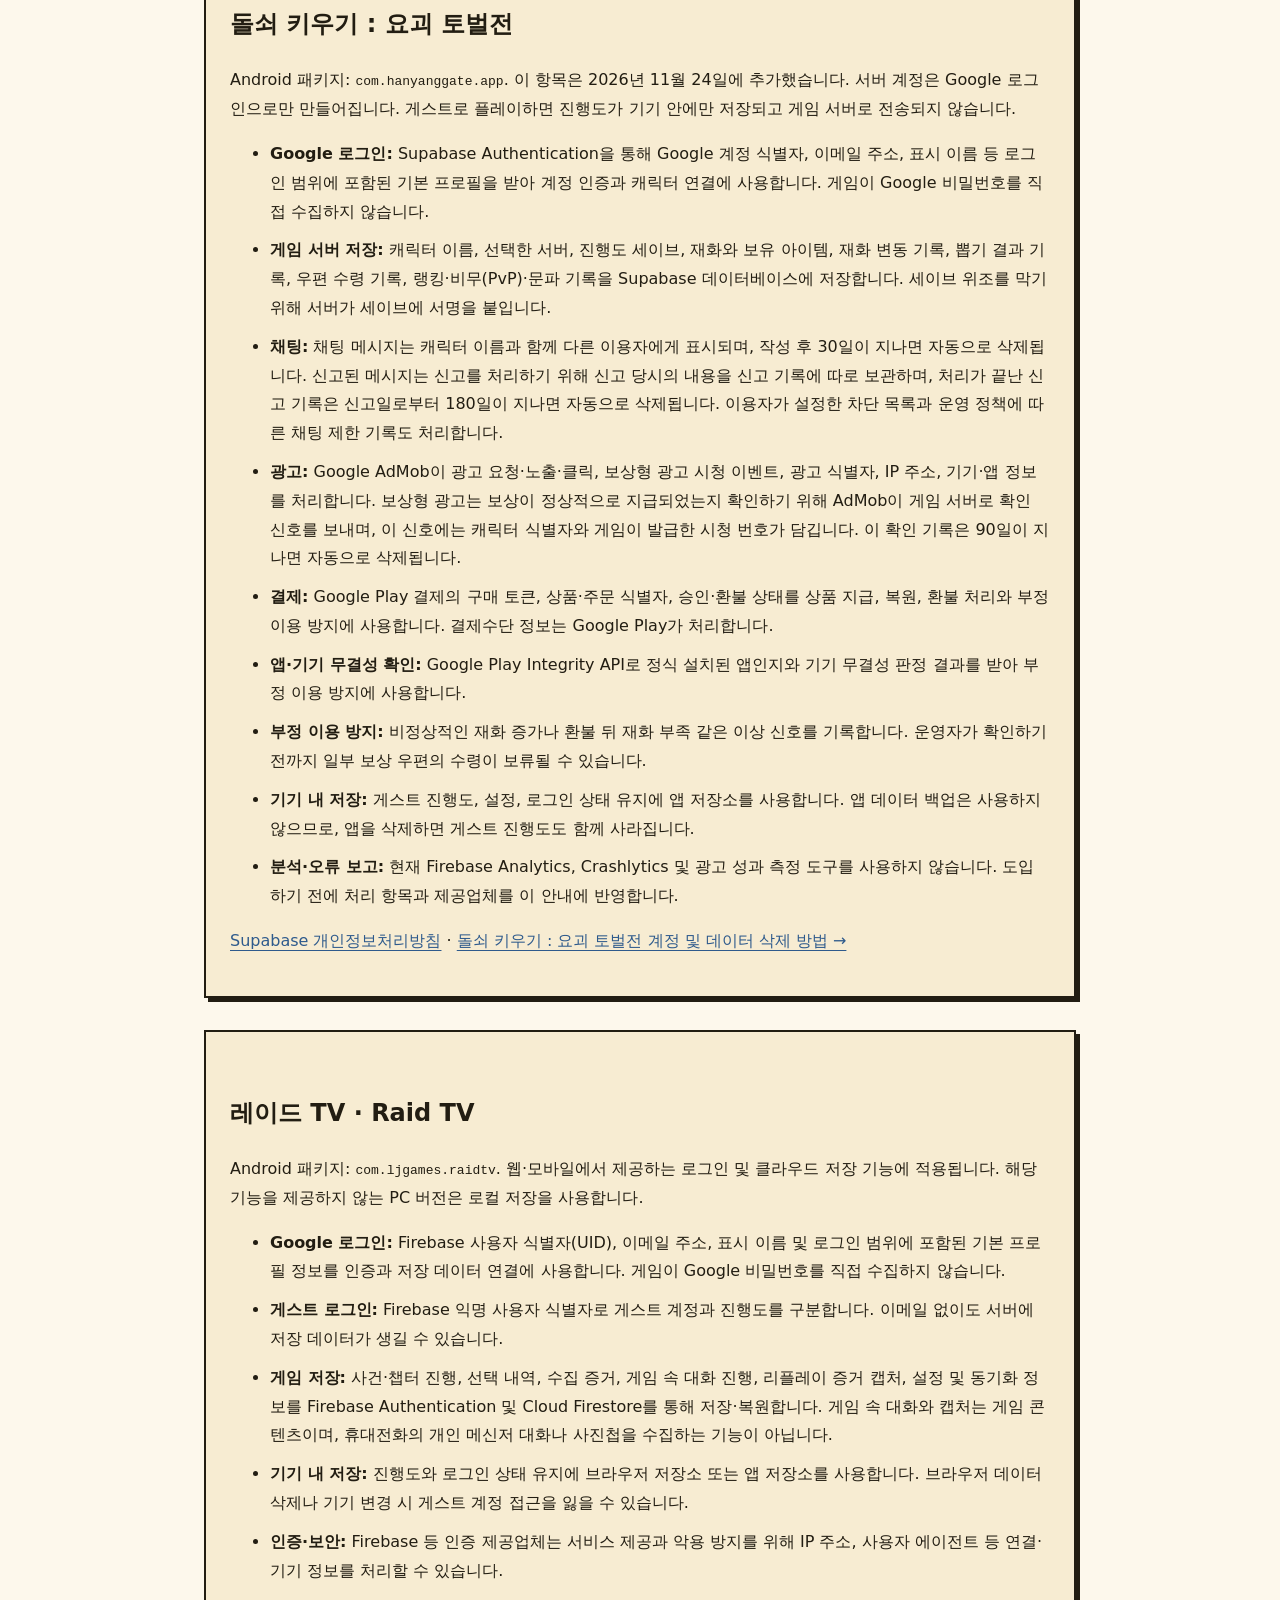
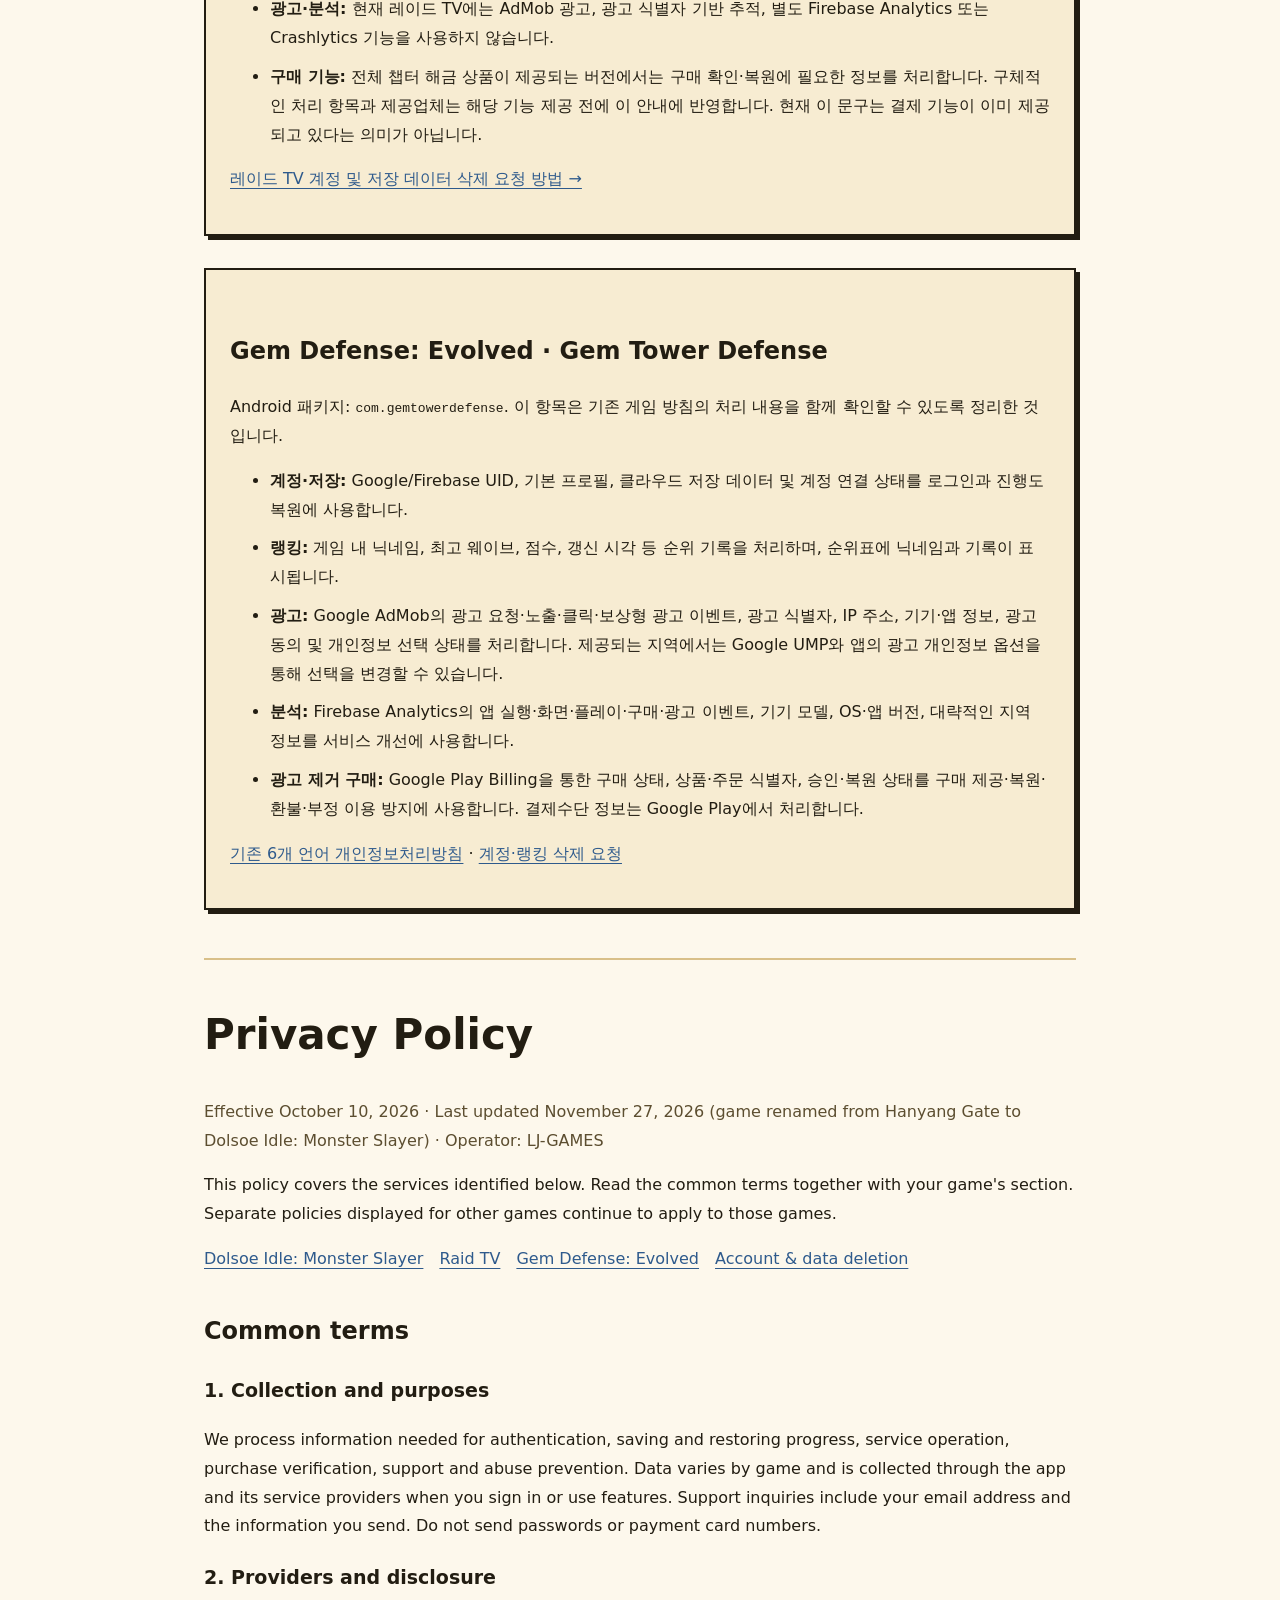
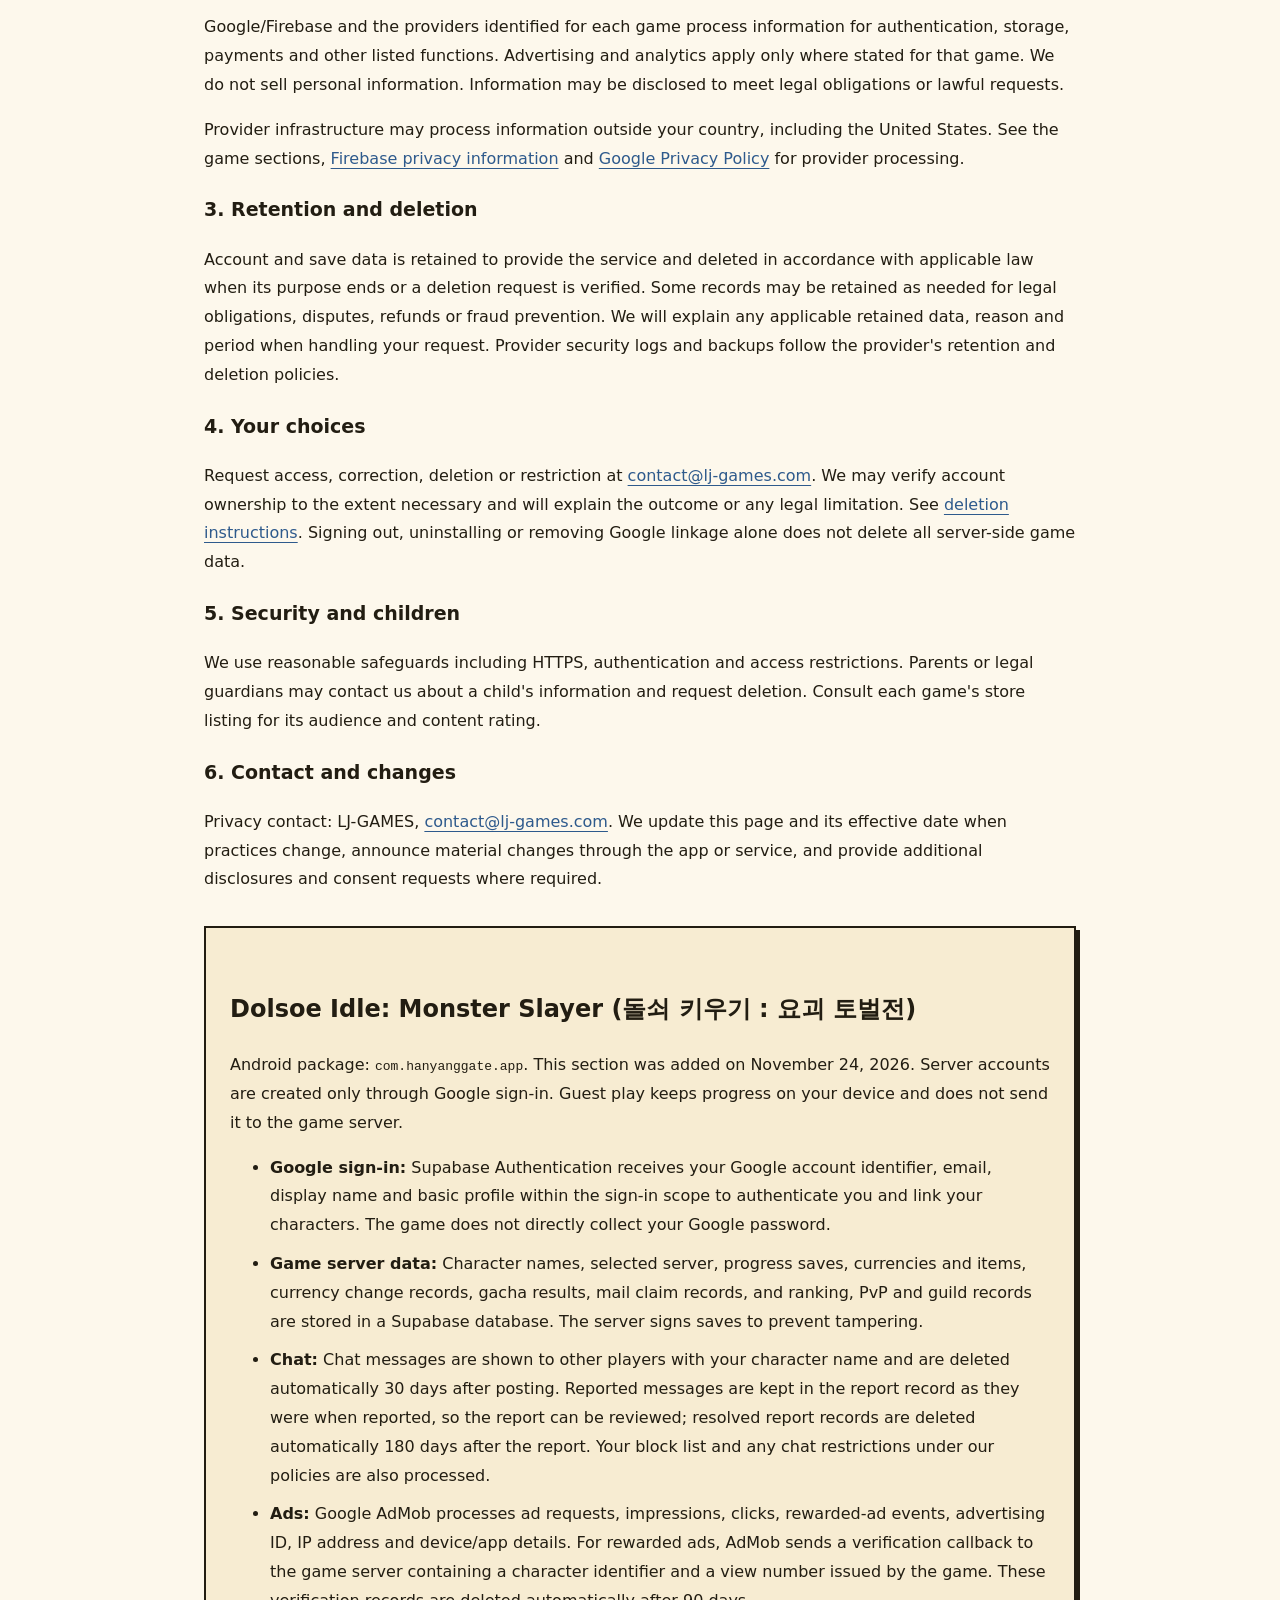
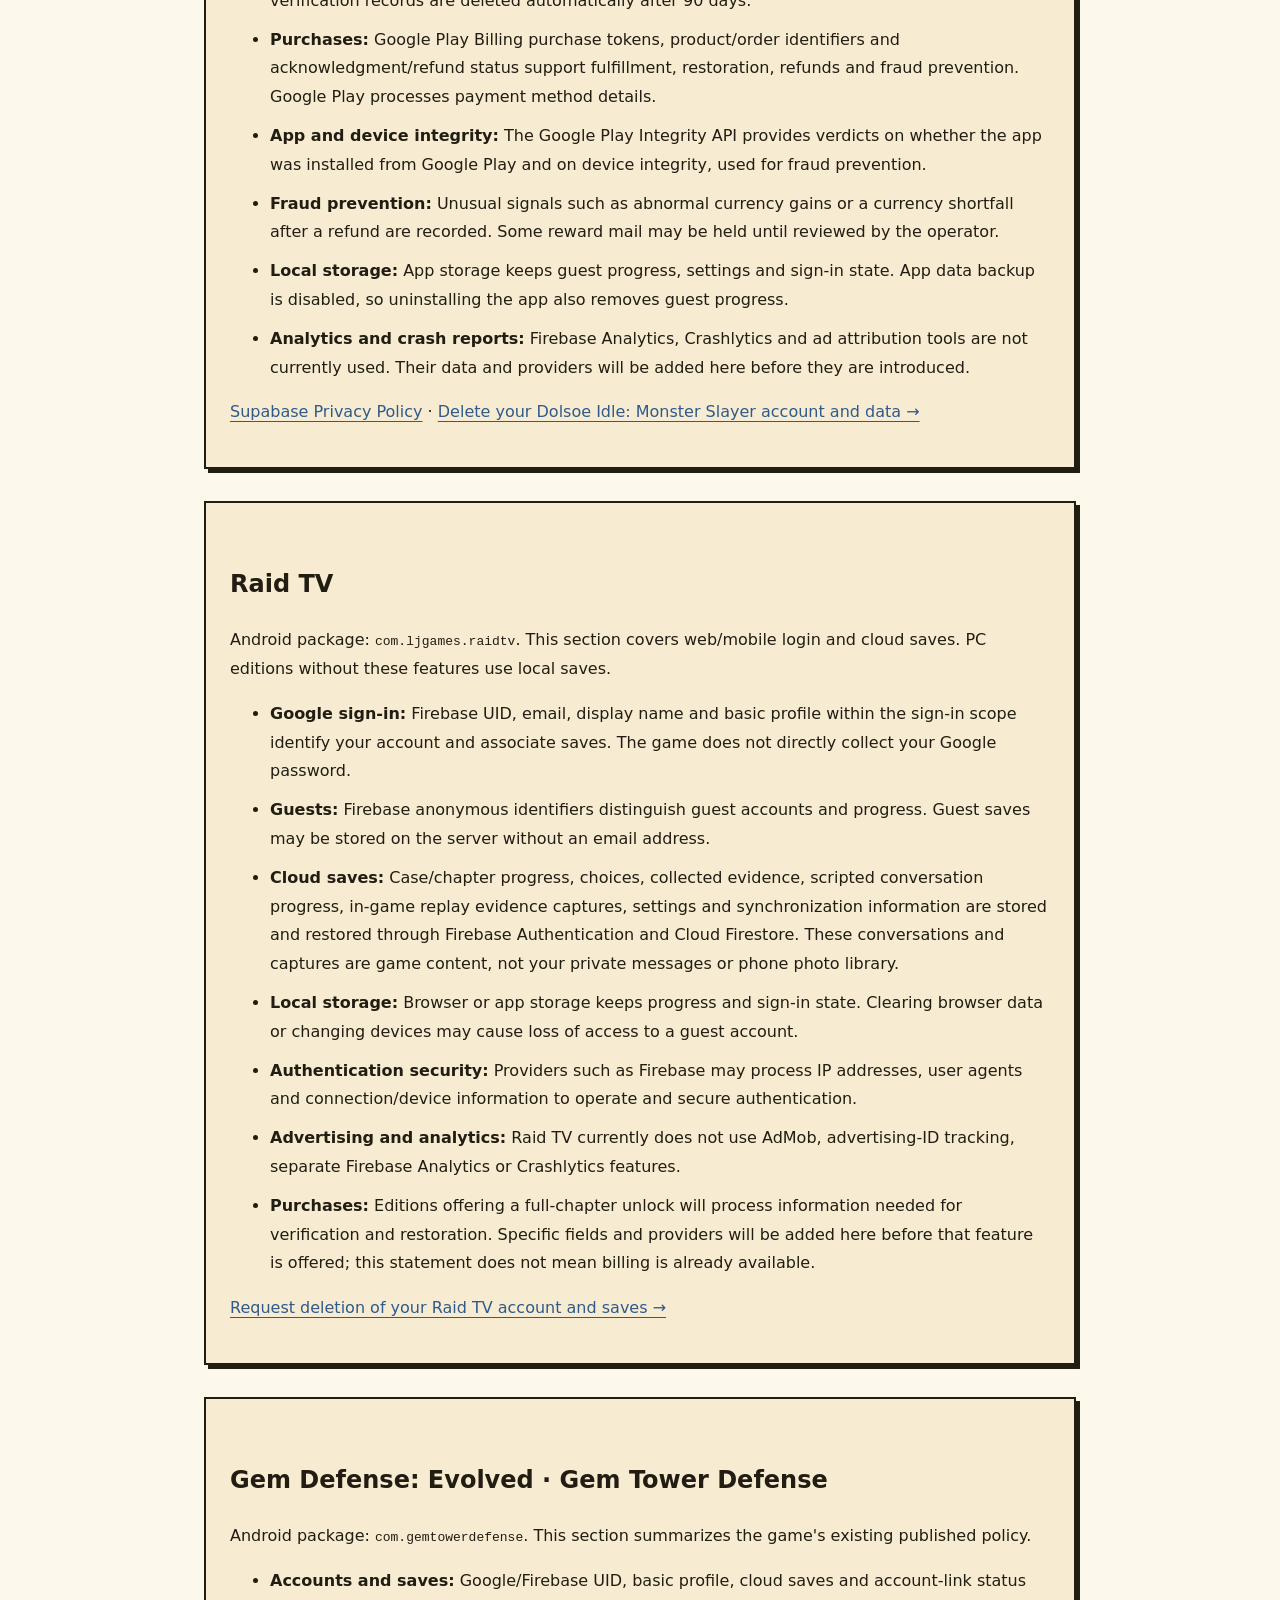
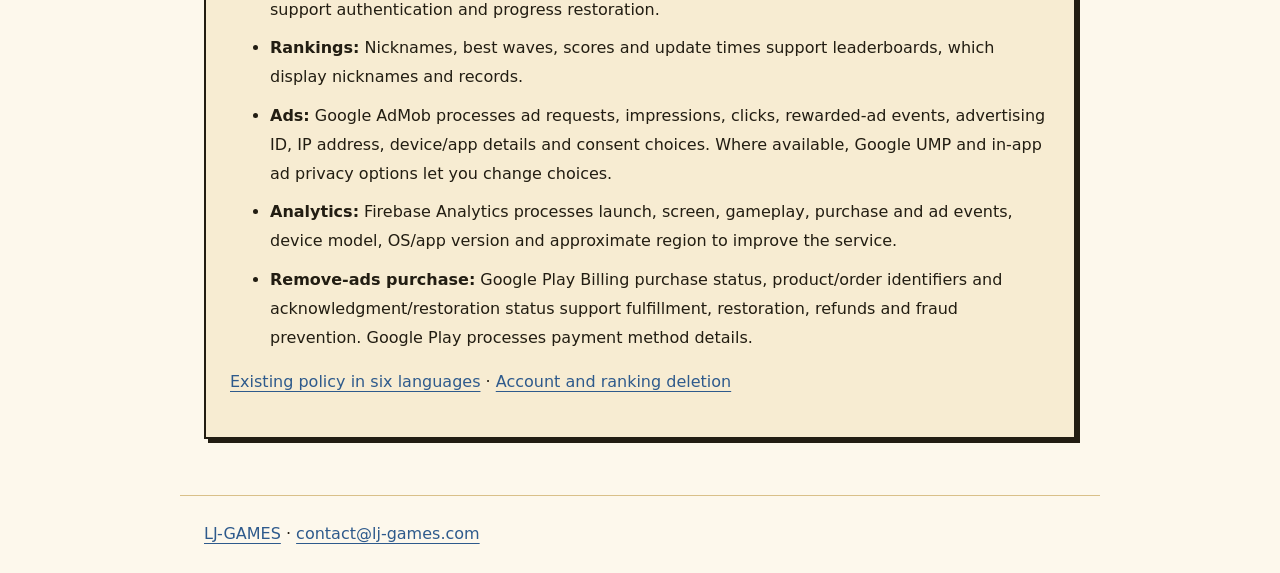
==== commit b05d8874: "영문 게임 이름을 Dolsoe Idle: Monster Slayer로 표기 Co-Authored-By: Claude Opus 5.5 <noreply@anthropic.com>" ====
--- a/privacy/index.html
+++ b/privacy/index.html
@@ -76,9 +76,9 @@
 <hr>
 <section id="en" lang="en">
   <h1>Privacy Policy</h1>
-  <p class="meta">Effective October 10, 2026 · Last updated November 27, 2026 (game renamed from Hanyang Gate to 돌쇠 키우기 : 요괴 토벌전) · Operator: LJ-GAMES</p>
+  <p class="meta">Effective October 10, 2026 · Last updated November 27, 2026 (game renamed from Hanyang Gate to Dolsoe Idle: Monster Slayer) · Operator: LJ-GAMES</p>
   <p>This policy covers the services identified below. Read the common terms together with your game's section. Separate policies displayed for other games continue to apply to those games.</p>
-  <nav aria-label="Game policies"><a href="#hanyang-gate-en">돌쇠 키우기 : 요괴 토벌전</a><a href="#raidtv-en">Raid TV</a><a href="#gem-defense-en">Gem Defense: Evolved</a><a href="delete-account.html#en">Account &amp; data deletion</a></nav>
+  <nav aria-label="Game policies"><a href="#hanyang-gate-en">Dolsoe Idle: Monster Slayer</a><a href="#raidtv-en">Raid TV</a><a href="#gem-defense-en">Gem Defense: Evolved</a><a href="delete-account.html#en">Account &amp; data deletion</a></nav>
   <h2>Common terms</h2>
   <h3>1. Collection and purposes</h3>
   <p>We process information needed for authentication, saving and restoring progress, service operation, purchase verification, support and abuse prevention. Data varies by game and is collected through the app and its service providers when you sign in or use features. Support inquiries include your email address and the information you send. Do not send passwords or payment card numbers.</p>
@@ -94,7 +94,7 @@
   <h3>6. Contact and changes</h3>
   <p>Privacy contact: LJ-GAMES, <a href="mailto:contact@lj-games.com">contact@lj-games.com</a>. We update this page and its effective date when practices change, announce material changes through the app or service, and provide additional disclosures and consent requests where required.</p>
   <section class="game" id="hanyang-gate-en">
-    <h2>돌쇠 키우기 : 요괴 토벌전</h2>
+    <h2>Dolsoe Idle: Monster Slayer (돌쇠 키우기 : 요괴 토벌전)</h2>
     <p>Android package: <code>com.hanyanggate.app</code>. This section was added on November 24, 2026. Server accounts are created only through Google sign-in. Guest play keeps progress on your device and does not send it to the game server.</p>
     <ul>
       <li><strong>Google sign-in:</strong> Supabase Authentication receives your Google account identifier, email, display name and basic profile within the sign-in scope to authenticate you and link your characters. The game does not directly collect your Google password.</li>
@@ -107,7 +107,7 @@
       <li><strong>Local storage:</strong> App storage keeps guest progress, settings and sign-in state. App data backup is disabled, so uninstalling the app also removes guest progress.</li>
       <li><strong>Analytics and crash reports:</strong> Firebase Analytics, Crashlytics and ad attribution tools are not currently used. Their data and providers will be added here before they are introduced.</li>
     </ul>
-    <p><a href="https://supabase.com/privacy">Supabase Privacy Policy</a> · <a href="delete-account.html#hanyang-gate-en">Delete your 돌쇠 키우기 : 요괴 토벌전 account and data →</a></p>
+    <p><a href="https://supabase.com/privacy">Supabase Privacy Policy</a> · <a href="delete-account.html#hanyang-gate-en">Delete your Dolsoe Idle: Monster Slayer account and data →</a></p>
   </section>
   <section class="game" id="raidtv-en">
     <h2>Raid TV</h2>
